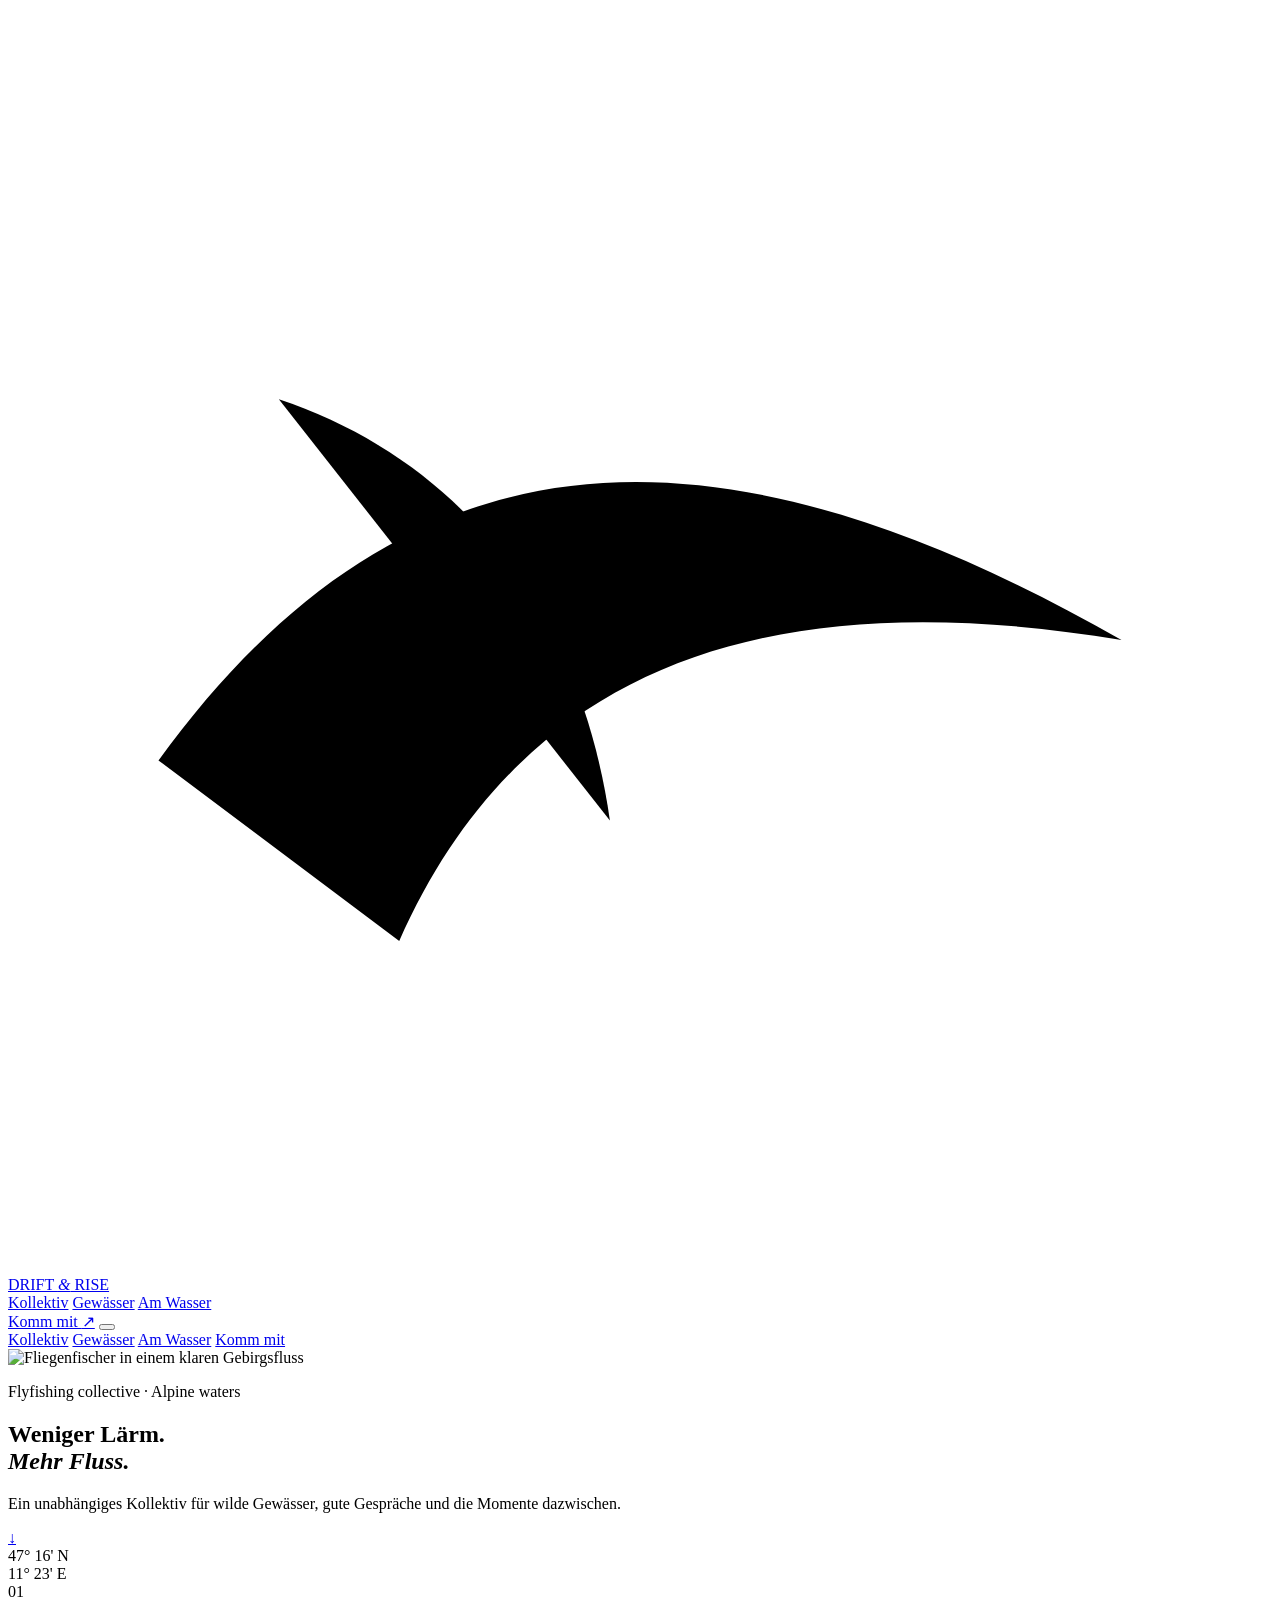
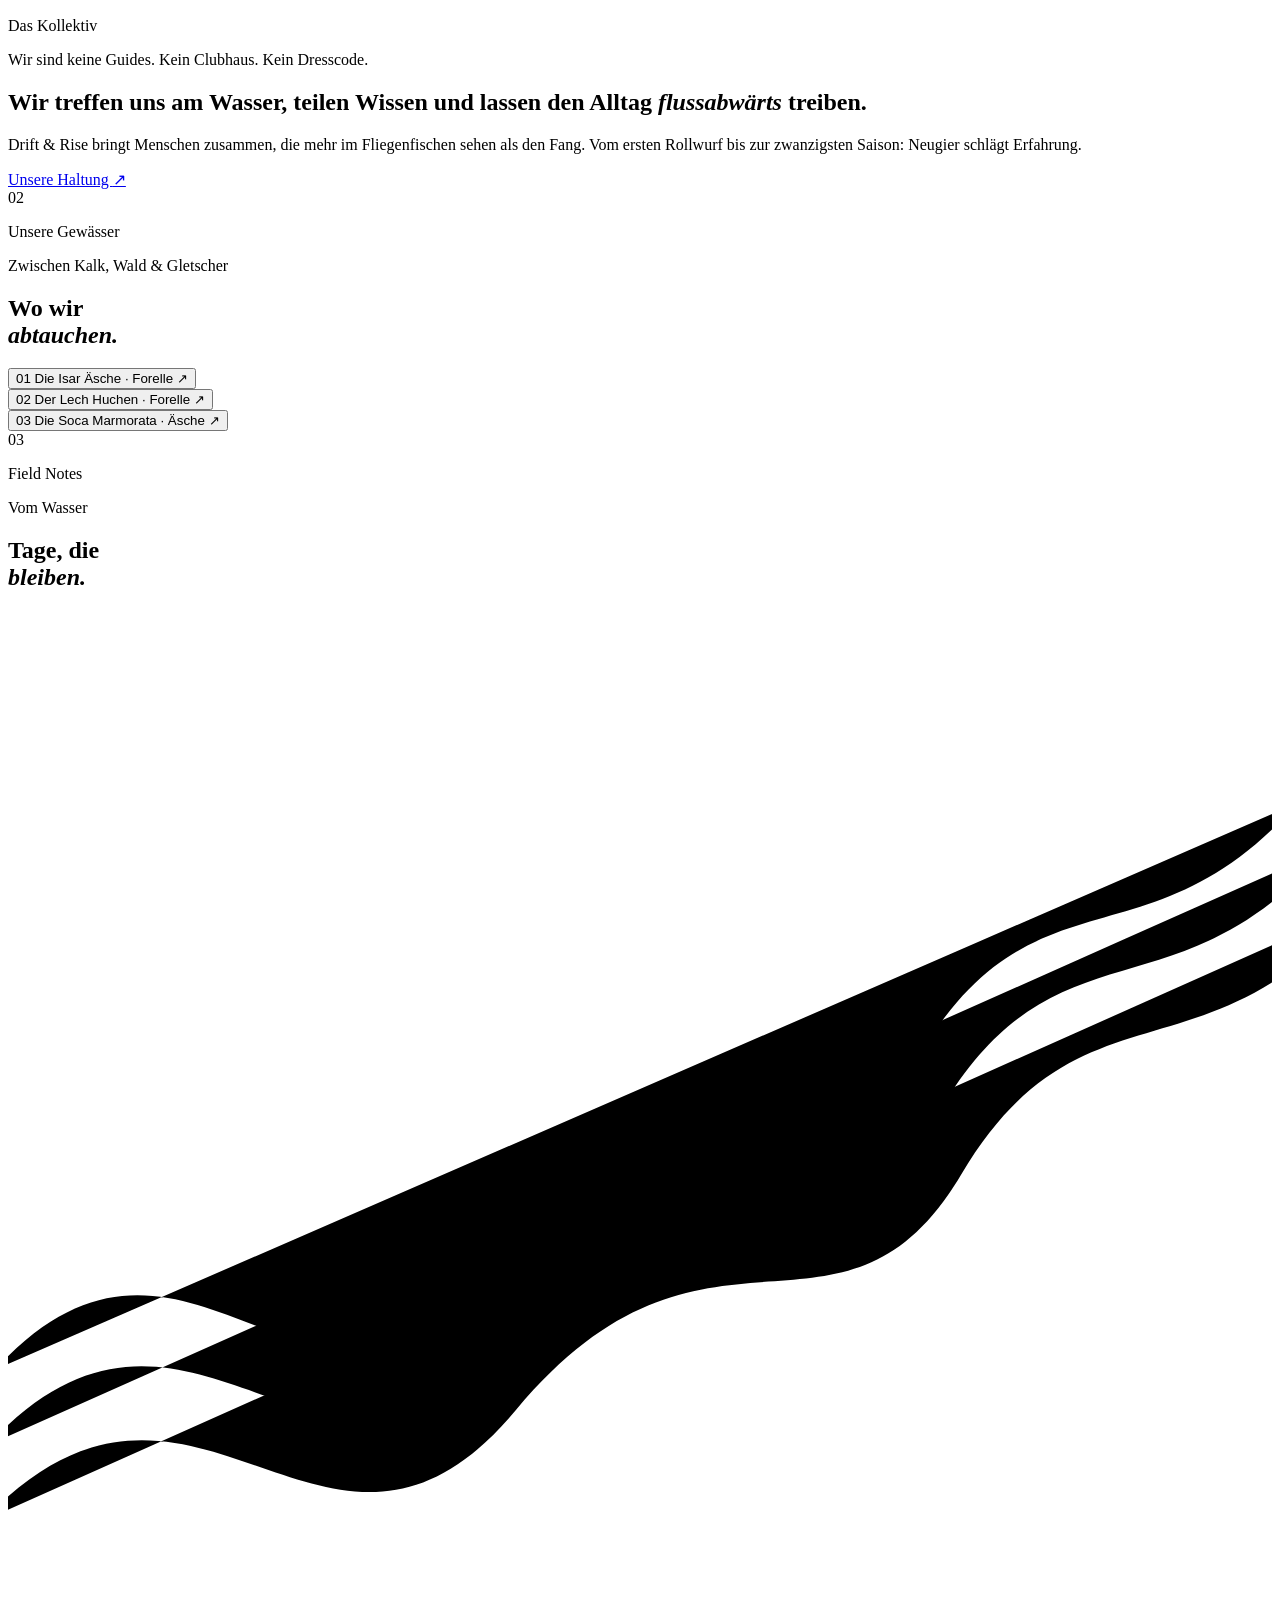
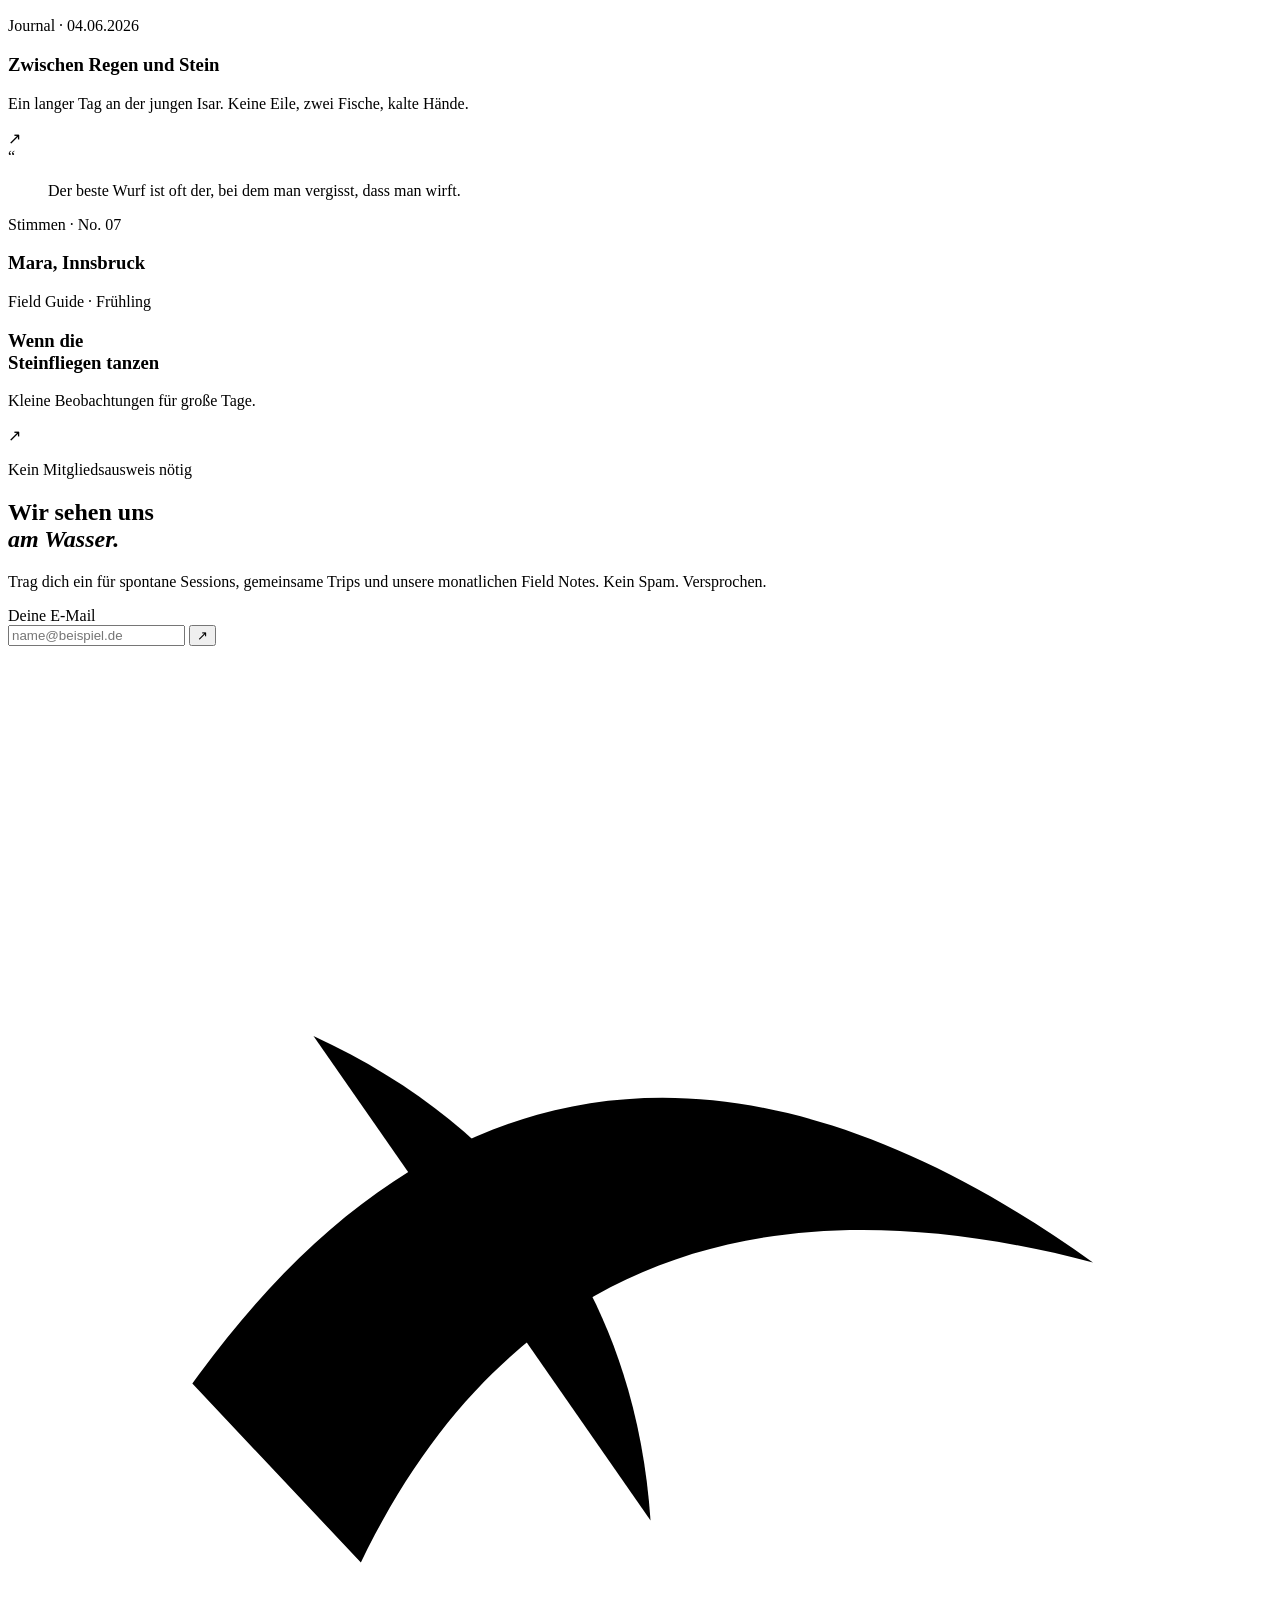
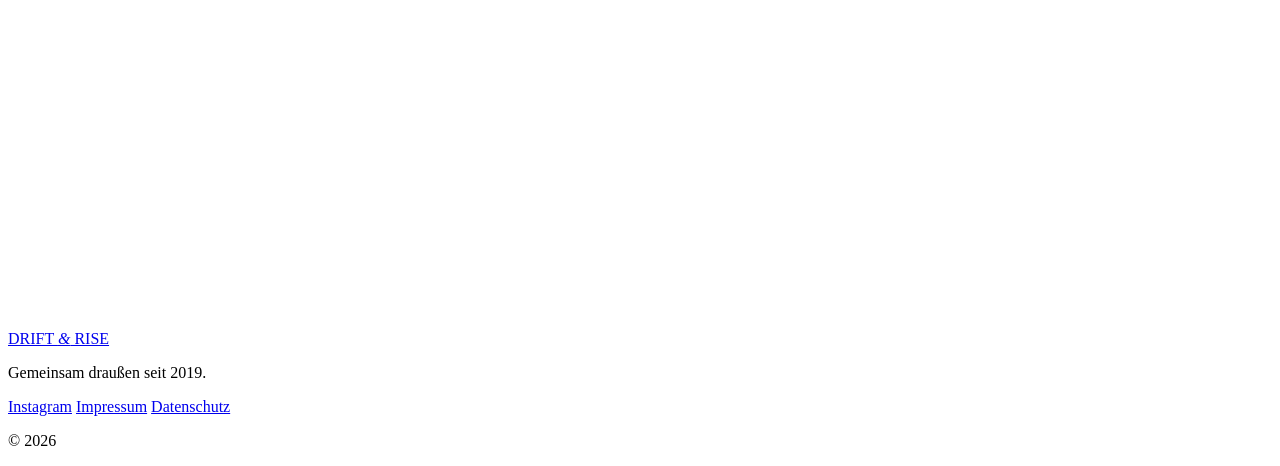
==== index.html @ a50440f6 "Add files via upload" ====
<!doctype html>
<html lang="de">
  <head>
    <meta charset="UTF-8" />
    <meta name="viewport" content="width=device-width, initial-scale=1.0" />
    <meta
      name="description"
      content="Drift & Rise ist ein unabhängiges Flyfishing-Kollektiv für gemeinsame Tage am Wasser, ehrlichen Austausch und wilde Flüsse."
    />
    <title>Drift & Rise — Flyfishing Kollektiv</title>
    <link rel="preconnect" href="https://fonts.googleapis.com" />
    <link rel="preconnect" href="https://fonts.gstatic.com" crossorigin />
    <link
      href="https://fonts.googleapis.com/css2?family=DM+Sans:wght@400;500;600&family=Instrument+Serif:ital@0;1&display=swap"
      rel="stylesheet"
    />
    <link rel="stylesheet" href="styles.css" />
  </head>
  <body>
    <div class="grain" aria-hidden="true"></div>

    <header class="site-header">
      <a class="brand" href="#top" aria-label="Drift & Rise Startseite">
        <svg viewBox="0 0 42 42" aria-hidden="true">
          <path d="M5 25c8-11 18-12 32-4-12-2-20 1-24 10" />
          <path d="M9 13c6 2 10 7 11 14" />
        </svg>
        <span>DRIFT <i>&</i> RISE</span>
      </a>

      <nav class="desktop-nav" aria-label="Hauptnavigation">
        <a href="#kollektiv">Kollektiv</a>
        <a href="#wasser">Gewässer</a>
        <a href="#tage">Am Wasser</a>
      </nav>

      <a class="header-cta" href="#beitreten">Komm mit <span>↗</span></a>
      <button class="menu-toggle" aria-label="Menü öffnen" aria-expanded="false">
        <span></span><span></span>
      </button>
    </header>

    <div class="mobile-menu" aria-hidden="true">
      <nav>
        <a href="#kollektiv">Kollektiv</a>
        <a href="#wasser">Gewässer</a>
        <a href="#tage">Am Wasser</a>
        <a href="#beitreten">Komm mit</a>
      </nav>
    </div>

    <main id="top">
      <section class="hero">
        <img
          class="hero-image"
          src="assets/river-hero.png"
          alt="Fliegenfischer in einem klaren Gebirgsfluss"
        />
        <div class="hero-shade"></div>
        <div class="hero-copy">
          <p class="eyebrow light">Flyfishing collective · Alpine waters</p>
          <h1>Weniger Lärm.<br /><em>Mehr Fluss.</em></h1>
          <div class="hero-bottom">
            <p>
              Ein unabhängiges Kollektiv für wilde Gewässer, gute Gespräche und
              die Momente dazwischen.
            </p>
            <a class="circle-link" href="#kollektiv" aria-label="Mehr erfahren">↓</a>
          </div>
        </div>
        <div class="hero-index">47° 16' N<br />11° 23' E</div>
      </section>

      <section class="manifesto section" id="kollektiv">
        <div class="section-label">
          <span>01</span>
          <p>Das Kollektiv</p>
        </div>
        <div class="manifesto-copy reveal">
          <p class="kicker">Wir sind keine Guides. Kein Clubhaus. Kein Dresscode.</p>
          <h2>
            Wir treffen uns am Wasser, teilen Wissen und lassen den Alltag
            <em>flussabwärts</em> treiben.
          </h2>
          <div class="manifesto-meta">
            <p>
              Drift & Rise bringt Menschen zusammen, die mehr im Fliegenfischen
              sehen als den Fang. Vom ersten Rollwurf bis zur zwanzigsten Saison:
              Neugier schlägt Erfahrung.
            </p>
            <a class="text-link" href="#beitreten">Unsere Haltung <span>↗</span></a>
          </div>
        </div>
      </section>

      <section class="waters section" id="wasser">
        <div class="section-label light-label">
          <span>02</span>
          <p>Unsere Gewässer</p>
        </div>
        <div class="waters-content">
          <p class="eyebrow light">Zwischen Kalk, Wald & Gletscher</p>
          <h2>Wo wir<br /><em>abtauchen.</em></h2>
          <div class="river-list">
            <article class="river active">
              <button>
                <span class="river-number">01</span>
                <span class="river-name">Die Isar</span>
                <span class="river-type">Äsche · Forelle</span>
                <span class="river-icon">↗</span>
              </button>
            </article>
            <article class="river">
              <button>
                <span class="river-number">02</span>
                <span class="river-name">Der Lech</span>
                <span class="river-type">Huchen · Forelle</span>
                <span class="river-icon">↗</span>
              </button>
            </article>
            <article class="river">
              <button>
                <span class="river-number">03</span>
                <span class="river-name">Die Soca</span>
                <span class="river-type">Marmorata · Äsche</span>
                <span class="river-icon">↗</span>
              </button>
            </article>
          </div>
        </div>
      </section>

      <section class="field-notes section" id="tage">
        <div class="section-label">
          <span>03</span>
          <p>Field Notes</p>
        </div>
        <div class="notes-heading reveal">
          <p class="eyebrow">Vom Wasser</p>
          <h2>Tage, die<br /><em>bleiben.</em></h2>
        </div>
        <div class="notes-grid">
          <article class="note-card note-dark reveal">
            <div class="note-art topo-art" aria-hidden="true">
              <svg viewBox="0 0 500 390">
                <path d="M-5 300C72 216 121 348 192 263s124-13 169-88 91-33 149-99" />
                <path d="M-8 330c81-87 132 45 205-42s126-14 172-91 93-34 153-103" />
                <path d="M-10 360c84-89 136 46 211-44s129-14 176-93 96-35 157-106" />
                <circle cx="357" cy="174" r="7" />
              </svg>
            </div>
            <div class="note-content">
              <p class="note-tag">Journal · 04.06.2026</p>
              <h3>Zwischen Regen und Stein</h3>
              <p>Ein langer Tag an der jungen Isar. Keine Eile, zwei Fische, kalte Hände.</p>
            </div>
            <span class="note-arrow">↗</span>
          </article>

          <article class="note-card note-light reveal">
            <div class="quote-mark">“</div>
            <blockquote>
              Der beste Wurf ist oft der, bei dem man vergisst, dass man wirft.
            </blockquote>
            <div class="note-content">
              <p class="note-tag">Stimmen · No. 07</p>
              <h3>Mara, Innsbruck</h3>
            </div>
          </article>

          <article class="note-card note-rust reveal">
            <div class="hatch-lines" aria-hidden="true"></div>
            <div class="note-content">
              <p class="note-tag">Field Guide · Frühling</p>
              <h3>Wenn die<br />Steinfliegen tanzen</h3>
              <p>Kleine Beobachtungen für große Tage.</p>
            </div>
            <span class="note-arrow">↗</span>
          </article>
        </div>
      </section>

      <section class="join" id="beitreten">
        <div class="join-copy reveal">
          <p class="eyebrow light">Kein Mitgliedsausweis nötig</p>
          <h2>Wir sehen uns<br /><em>am Wasser.</em></h2>
          <p>
            Trag dich ein für spontane Sessions, gemeinsame Trips und unsere
            monatlichen Field Notes. Kein Spam. Versprochen.
          </p>
        </div>
        <form class="join-form">
          <label for="email">Deine E-Mail</label>
          <div class="input-row">
            <input id="email" type="email" placeholder="name@beispiel.de" required />
            <button type="submit" aria-label="Anmelden">↗</button>
          </div>
          <p class="form-status" role="status"></p>
        </form>
        <div class="join-mark" aria-hidden="true">
          <svg viewBox="0 0 240 240">
            <path d="M35 137c46-64 104-71 171-23-65-17-112 1-139 57" />
            <path d="M58 71c37 17 61 48 64 92" />
          </svg>
        </div>
      </section>
    </main>

    <footer>
      <a class="brand footer-brand" href="#top">
        <span>DRIFT <i>&</i> RISE</span>
      </a>
      <p>Gemeinsam draußen seit 2019.</p>
      <div>
        <a href="#">Instagram</a>
        <a href="#">Impressum</a>
        <a href="#">Datenschutz</a>
      </div>
      <p>© 2026</p>
    </footer>

    <script src="script.js"></script>
  </body>
</html>
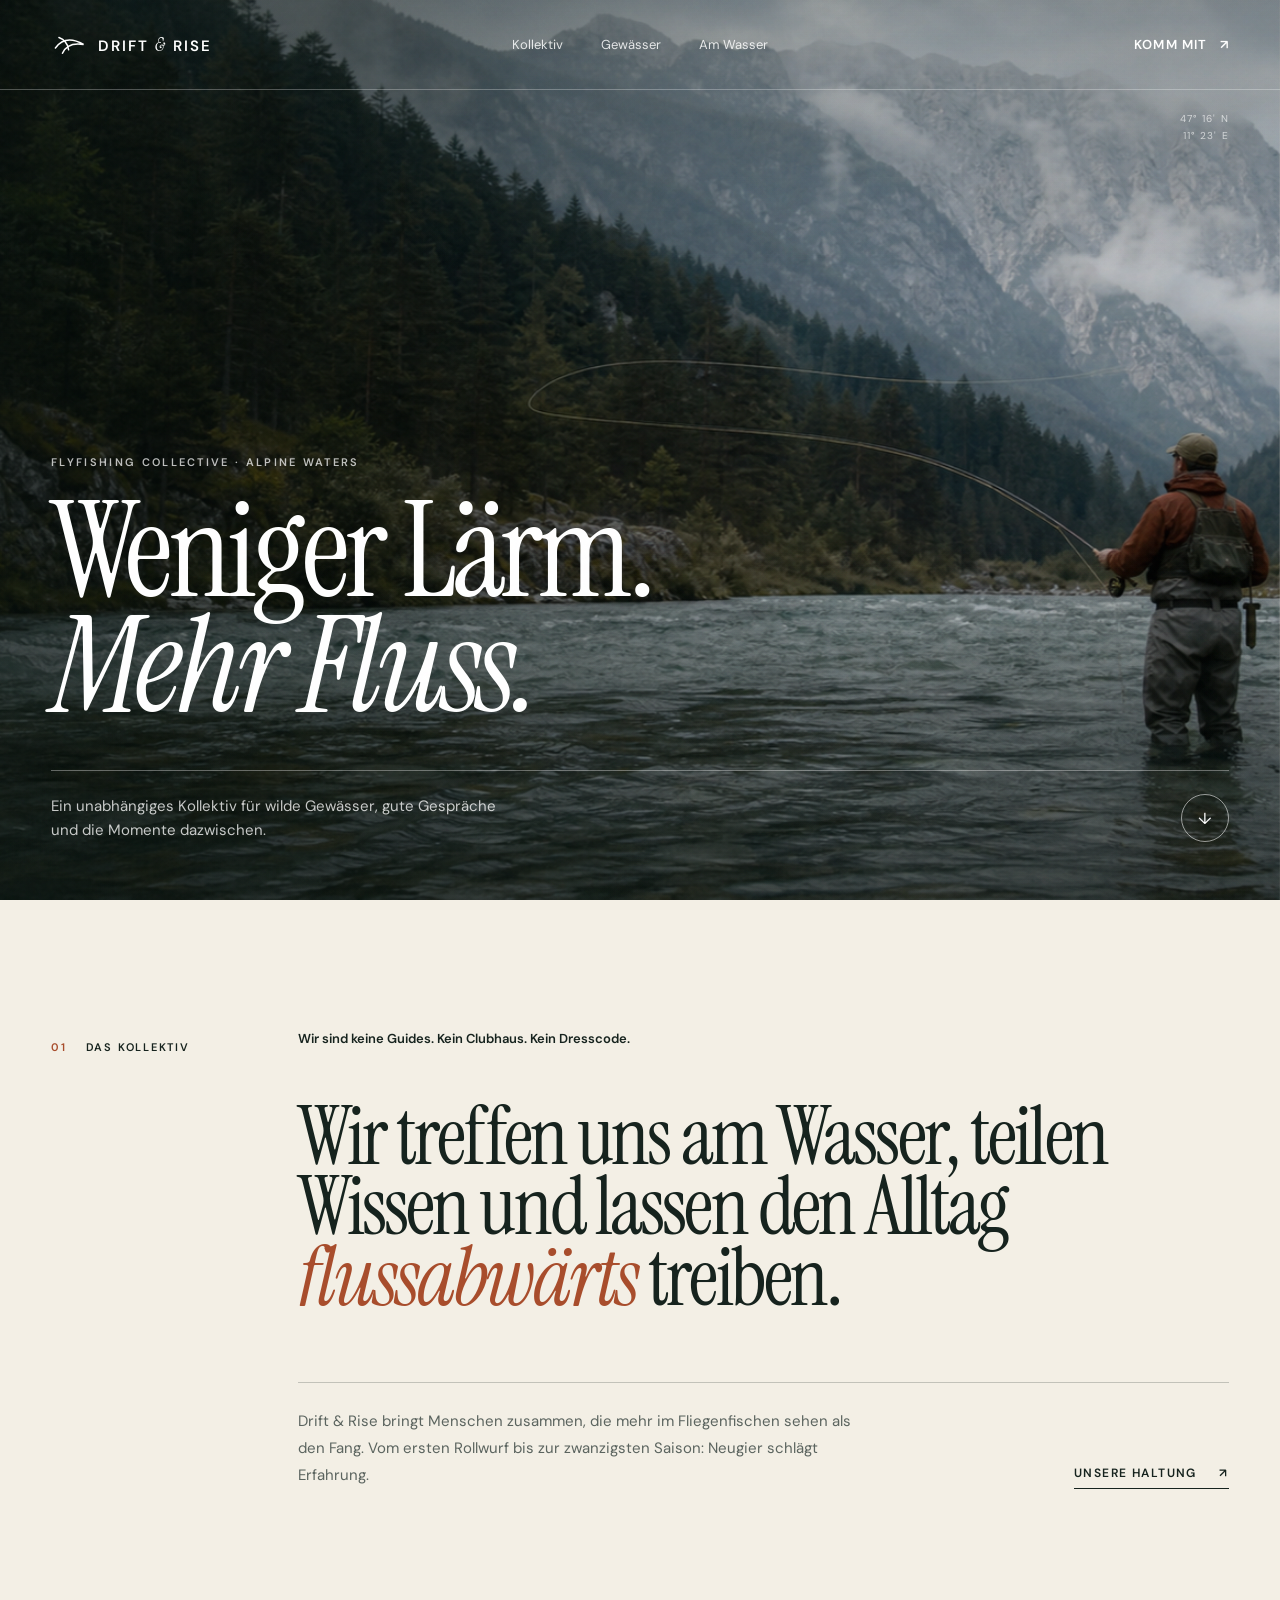
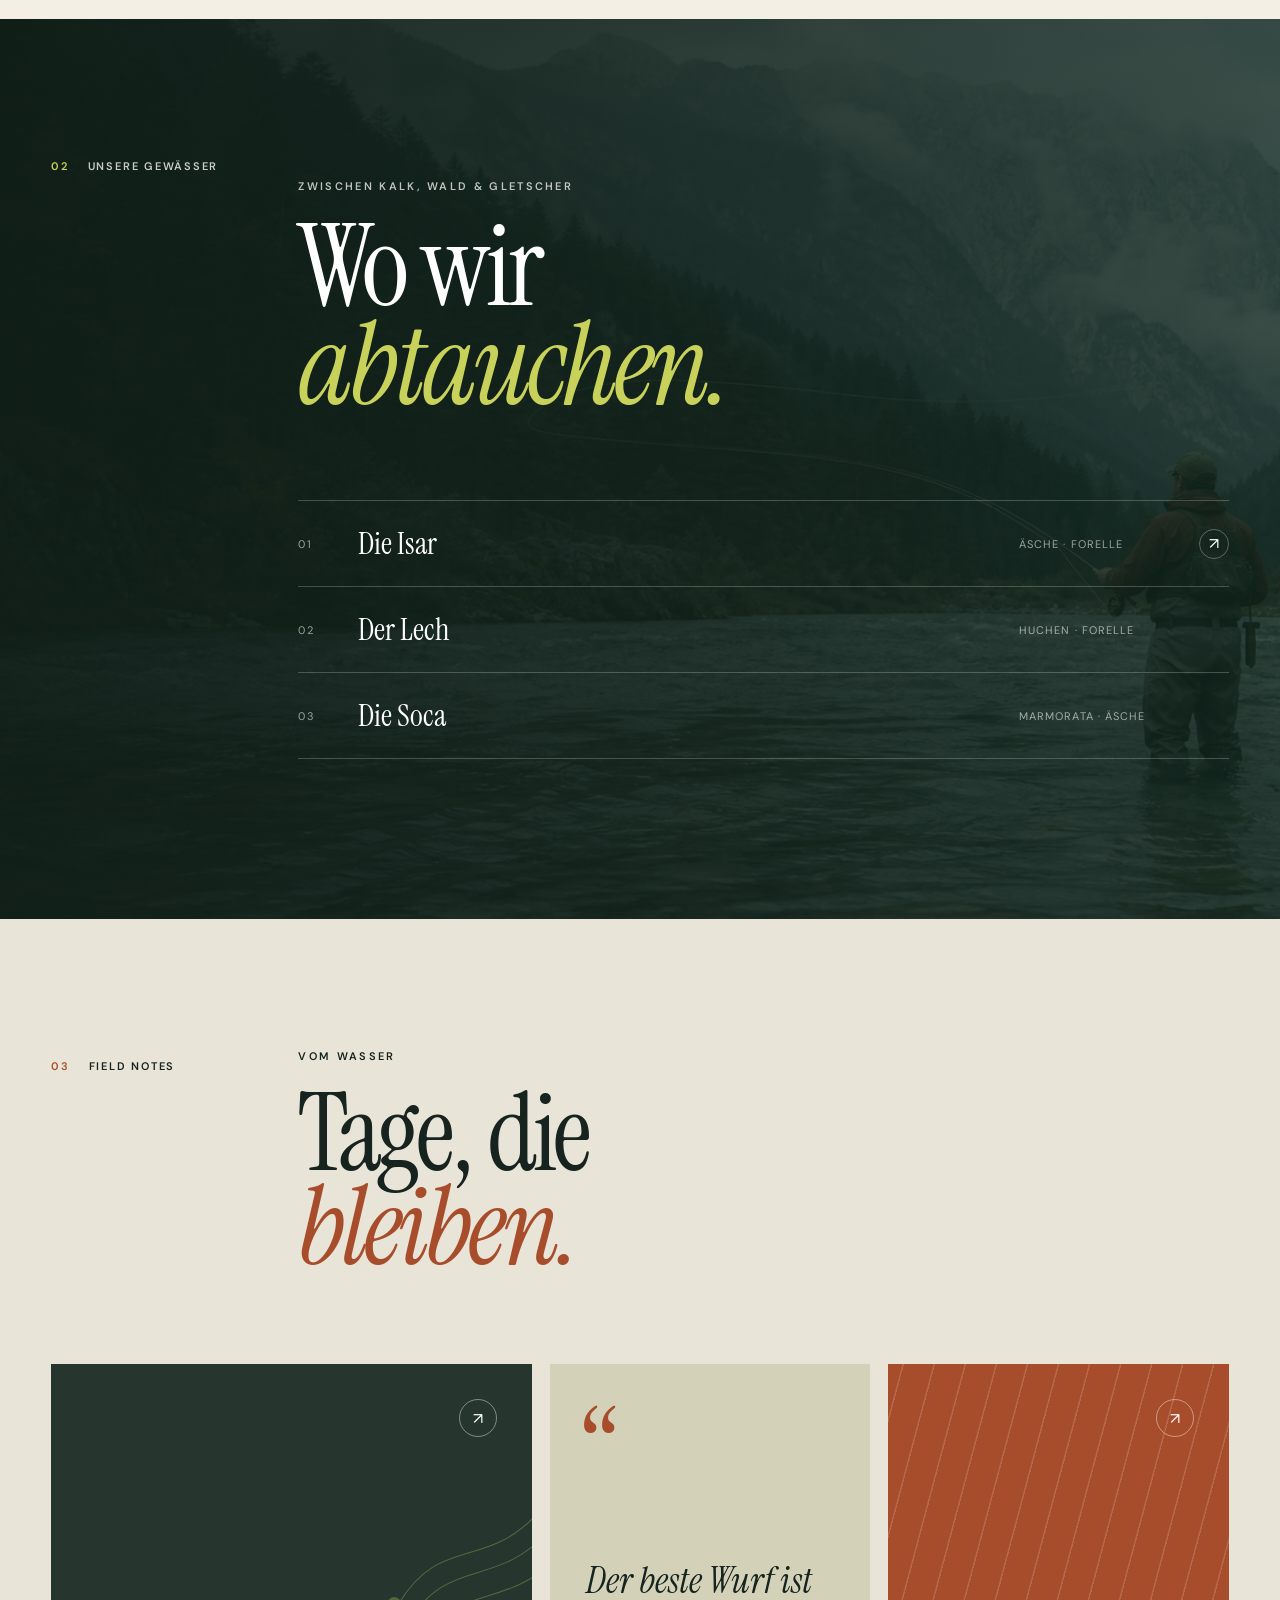
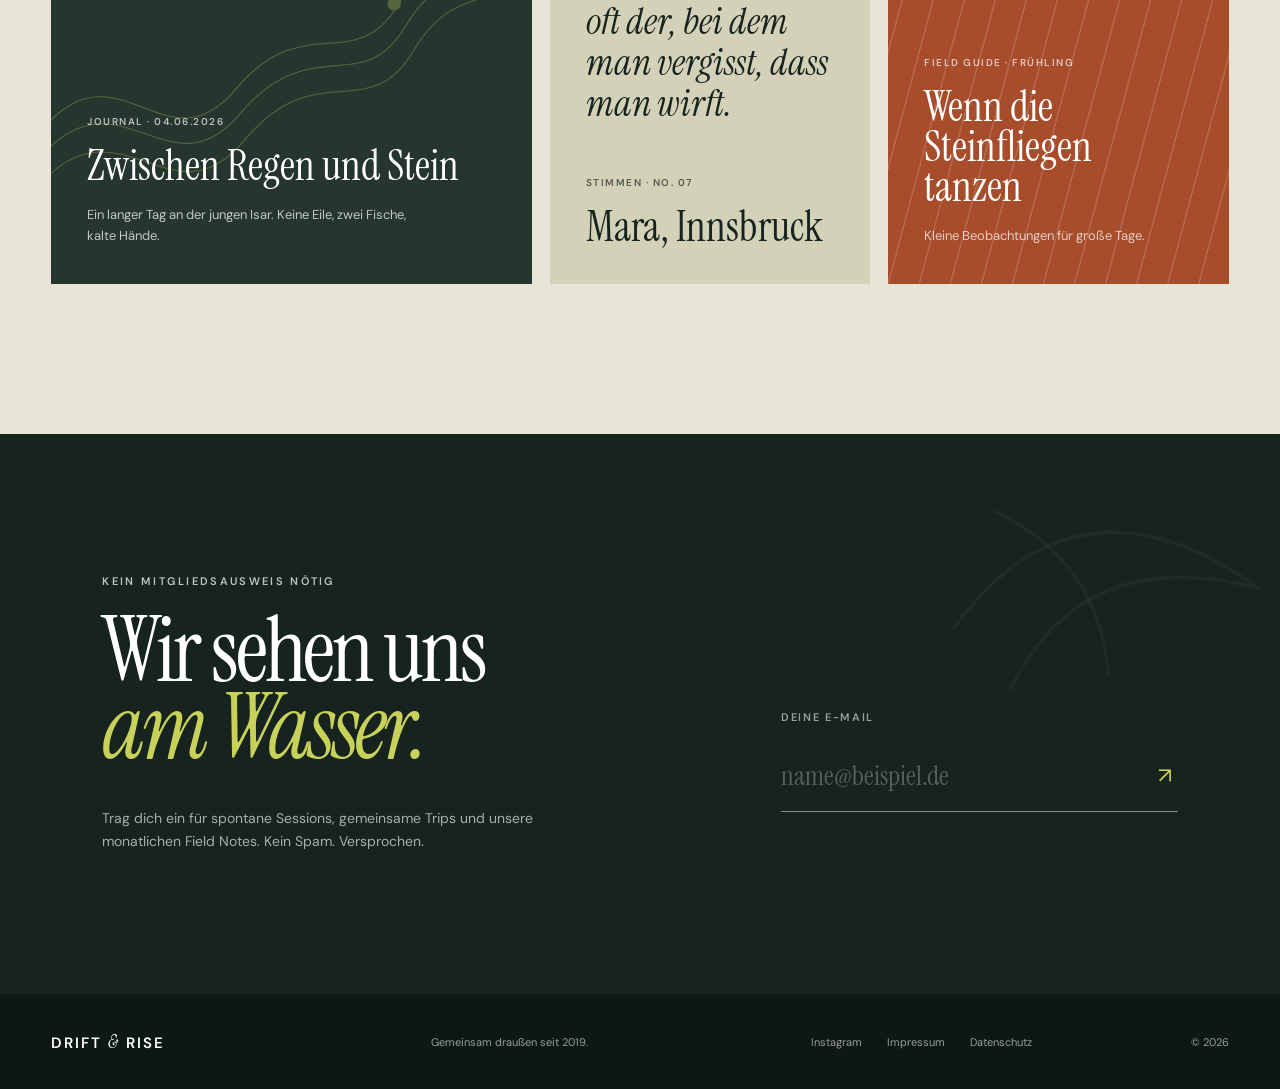
==== commit ae82c60b: "Add files via upload" ====
--- a/index.html
+++ b/index.html
@@ -213,8 +213,8 @@
       <p>Gemeinsam draußen seit 2019.</p>
       <div>
         <a href="#">Instagram</a>
-        <a href="#">Impressum</a>
-        <a href="#">Datenschutz</a>
+        <a href="impressum.html">Impressum</a>
+        <a href="datenschutz.html">Datenschutz</a>
       </div>
       <p>© 2026</p>
     </footer>
--- a/styles.css
+++ b/styles.css
@@ -0,0 +1,1025 @@
+:root {
+  --ink: #16231e;
+  --ink-soft: #26362f;
+  --paper: #e9e4d8;
+  --paper-light: #f3efe5;
+  --rust: #a84d2c;
+  --lime: #c8d25a;
+  --line: rgba(22, 35, 30, 0.22);
+  --serif: "Instrument Serif", Georgia, serif;
+  --sans: "DM Sans", Arial, sans-serif;
+}
+
+* {
+  box-sizing: border-box;
+}
+
+html {
+  scroll-behavior: smooth;
+}
+
+body {
+  margin: 0;
+  color: var(--ink);
+  background: var(--paper);
+  font-family: var(--sans);
+  font-size: 16px;
+}
+
+body.menu-open {
+  overflow: hidden;
+}
+
+a {
+  color: inherit;
+  text-decoration: none;
+}
+
+button,
+input {
+  font: inherit;
+}
+
+.grain {
+  position: fixed;
+  inset: 0;
+  z-index: 100;
+  opacity: 0.035;
+  pointer-events: none;
+  background-image: url("data:image/svg+xml,%3Csvg viewBox='0 0 180 180' xmlns='http://www.w3.org/2000/svg'%3E%3Cfilter id='n'%3E%3CfeTurbulence type='fractalNoise' baseFrequency='.9' numOctaves='4' stitchTiles='stitch'/%3E%3C/filter%3E%3Crect width='100%25' height='100%25' filter='url(%23n)' opacity='.75'/%3E%3C/svg%3E");
+}
+
+.site-header {
+  position: absolute;
+  z-index: 20;
+  top: 0;
+  left: 0;
+  width: 100%;
+  display: grid;
+  grid-template-columns: 1fr auto 1fr;
+  align-items: center;
+  padding: 26px 4vw;
+  color: #fff;
+  border-bottom: 1px solid rgba(255, 255, 255, 0.28);
+}
+
+.brand {
+  display: flex;
+  align-items: center;
+  gap: 10px;
+  width: max-content;
+  font-size: 15px;
+  font-weight: 600;
+  letter-spacing: 0.13em;
+}
+
+.brand svg {
+  width: 37px;
+  height: 37px;
+  fill: none;
+  stroke: currentColor;
+  stroke-width: 1.7;
+  stroke-linecap: round;
+}
+
+.brand i {
+  font-family: var(--serif);
+  font-size: 19px;
+  font-weight: 400;
+}
+
+.desktop-nav {
+  display: flex;
+  gap: 38px;
+  font-size: 13px;
+}
+
+.desktop-nav a {
+  position: relative;
+  opacity: 0.84;
+}
+
+.desktop-nav a::after {
+  content: "";
+  position: absolute;
+  bottom: -5px;
+  left: 0;
+  width: 100%;
+  height: 1px;
+  background: #fff;
+  transform: scaleX(0);
+  transform-origin: right;
+  transition: transform 0.25s ease;
+}
+
+.desktop-nav a:hover::after {
+  transform: scaleX(1);
+  transform-origin: left;
+}
+
+.header-cta {
+  justify-self: end;
+  font-size: 13px;
+  font-weight: 600;
+  text-transform: uppercase;
+  letter-spacing: 0.08em;
+}
+
+.header-cta span {
+  margin-left: 9px;
+}
+
+.menu-toggle,
+.mobile-menu {
+  display: none;
+}
+
+.hero {
+  position: relative;
+  min-height: 780px;
+  height: 100vh;
+  color: #fff;
+  overflow: hidden;
+}
+
+.hero-image,
+.hero-shade {
+  position: absolute;
+  inset: 0;
+  width: 100%;
+  height: 100%;
+}
+
+.hero-image {
+  object-fit: cover;
+  object-position: center;
+  transform: scale(1.025);
+  animation: settle 1.8s cubic-bezier(0.2, 0.8, 0.2, 1) forwards;
+}
+
+@keyframes settle {
+  to {
+    transform: scale(1);
+  }
+}
+
+.hero-shade {
+  background:
+    linear-gradient(90deg, rgba(8, 18, 15, 0.6) 0%, rgba(8, 18, 15, 0.05) 65%),
+    linear-gradient(0deg, rgba(8, 18, 15, 0.55) 0%, transparent 40%),
+    linear-gradient(180deg, rgba(8, 18, 15, 0.3) 0%, transparent 30%);
+}
+
+.hero-copy {
+  position: relative;
+  z-index: 2;
+  height: 100%;
+  display: flex;
+  flex-direction: column;
+  justify-content: flex-end;
+  padding: 150px 4vw 58px;
+}
+
+.eyebrow {
+  margin: 0 0 24px;
+  font-size: 11px;
+  font-weight: 600;
+  text-transform: uppercase;
+  letter-spacing: 0.21em;
+}
+
+.light {
+  color: rgba(255, 255, 255, 0.73);
+}
+
+.hero h1,
+.manifesto h2,
+.waters h2,
+.notes-heading h2,
+.join h2 {
+  margin: 0;
+  font-family: var(--serif);
+  font-weight: 400;
+  line-height: 0.86;
+  letter-spacing: -0.035em;
+}
+
+.hero h1 {
+  max-width: 950px;
+  font-size: clamp(76px, 10.5vw, 164px);
+}
+
+em {
+  font-weight: 400;
+}
+
+.hero-bottom {
+  display: flex;
+  align-items: flex-end;
+  justify-content: space-between;
+  margin-top: 46px;
+  border-top: 1px solid rgba(255, 255, 255, 0.35);
+  padding-top: 23px;
+}
+
+.hero-bottom p {
+  max-width: 470px;
+  margin: 0;
+  font-size: 15px;
+  line-height: 1.6;
+  color: rgba(255, 255, 255, 0.77);
+}
+
+.circle-link {
+  display: grid;
+  width: 48px;
+  height: 48px;
+  place-items: center;
+  border: 1px solid rgba(255, 255, 255, 0.55);
+  border-radius: 50%;
+  transition: background 0.2s, color 0.2s;
+}
+
+.circle-link:hover {
+  color: var(--ink);
+  background: #fff;
+}
+
+.hero-index {
+  position: absolute;
+  z-index: 3;
+  right: 4vw;
+  top: 110px;
+  color: rgba(255, 255, 255, 0.66);
+  font-size: 10px;
+  line-height: 1.7;
+  letter-spacing: 0.12em;
+  text-align: right;
+}
+
+.section {
+  display: grid;
+  grid-template-columns: 21% 1fr;
+  padding: 130px 4vw;
+}
+
+.section-label {
+  display: flex;
+  align-items: flex-start;
+  gap: 19px;
+  padding-top: 10px;
+  font-size: 11px;
+  font-weight: 600;
+  text-transform: uppercase;
+  letter-spacing: 0.16em;
+}
+
+.section-label span {
+  color: var(--rust);
+}
+
+.section-label p {
+  margin: 0;
+}
+
+.manifesto {
+  background: var(--paper-light);
+}
+
+.manifesto-copy {
+  max-width: 1060px;
+}
+
+.kicker {
+  margin: 0 0 54px;
+  font-size: 13px;
+  font-weight: 600;
+}
+
+.manifesto h2 {
+  font-size: clamp(55px, 6.4vw, 102px);
+}
+
+.manifesto h2 em {
+  color: var(--rust);
+}
+
+.manifesto-meta {
+  display: flex;
+  align-items: flex-end;
+  justify-content: space-between;
+  margin-top: 70px;
+  padding-top: 25px;
+  border-top: 1px solid var(--line);
+}
+
+.manifesto-meta p {
+  max-width: 560px;
+  margin: 0;
+  color: #5b645f;
+  font-size: 15px;
+  line-height: 1.8;
+}
+
+.text-link {
+  padding-bottom: 7px;
+  border-bottom: 1px solid currentColor;
+  font-size: 12px;
+  font-weight: 600;
+  text-transform: uppercase;
+  letter-spacing: 0.12em;
+}
+
+.text-link span {
+  margin-left: 18px;
+}
+
+.waters {
+  min-height: 900px;
+  color: #fff;
+  background:
+    linear-gradient(90deg, rgba(17, 31, 25, 0.96), rgba(18, 41, 32, 0.78)),
+    url("assets/river-hero.png") center / cover;
+}
+
+.light-label {
+  color: rgba(255, 255, 255, 0.77);
+}
+
+.light-label span {
+  color: var(--lime);
+}
+
+.waters-content {
+  align-self: center;
+}
+
+.waters h2 {
+  font-size: clamp(72px, 9vw, 140px);
+}
+
+.waters h2 em {
+  color: var(--lime);
+}
+
+.river-list {
+  margin-top: 85px;
+}
+
+.river {
+  border-top: 1px solid rgba(255, 255, 255, 0.22);
+}
+
+.river:last-child {
+  border-bottom: 1px solid rgba(255, 255, 255, 0.22);
+}
+
+.river button {
+  width: 100%;
+  display: grid;
+  grid-template-columns: 60px 1fr 180px 30px;
+  align-items: center;
+  padding: 22px 0;
+  color: inherit;
+  background: transparent;
+  border: 0;
+  text-align: left;
+  cursor: pointer;
+}
+
+.river-name {
+  font-family: var(--serif);
+  font-size: 31px;
+}
+
+.river-number,
+.river-type {
+  color: rgba(255, 255, 255, 0.58);
+  font-size: 11px;
+  letter-spacing: 0.1em;
+  text-transform: uppercase;
+}
+
+.river-icon {
+  display: grid;
+  width: 30px;
+  height: 30px;
+  place-items: center;
+  border: 1px solid rgba(255, 255, 255, 0.3);
+  border-radius: 50%;
+  opacity: 0;
+  transform: translate(-7px, 7px);
+  transition: 0.25s ease;
+}
+
+.river:hover .river-icon,
+.river.active .river-icon {
+  opacity: 1;
+  transform: translate(0);
+}
+
+.river:hover .river-name {
+  font-style: italic;
+  color: var(--lime);
+}
+
+.field-notes {
+  background: var(--paper);
+  padding-bottom: 150px;
+}
+
+.notes-heading h2 {
+  font-size: clamp(72px, 8.5vw, 132px);
+}
+
+.notes-heading h2 em {
+  color: var(--rust);
+}
+
+.notes-grid {
+  grid-column: 1 / -1;
+  display: grid;
+  grid-template-columns: 1.2fr 0.8fr 0.85fr;
+  gap: 18px;
+  margin-top: 90px;
+}
+
+.note-card {
+  position: relative;
+  min-height: 520px;
+  overflow: hidden;
+  padding: 36px;
+}
+
+.note-content {
+  position: absolute;
+  z-index: 2;
+  right: 36px;
+  bottom: 38px;
+  left: 36px;
+}
+
+.note-tag {
+  margin: 0 0 18px;
+  font-size: 10px;
+  font-weight: 600;
+  text-transform: uppercase;
+  letter-spacing: 0.15em;
+  opacity: 0.68;
+}
+
+.note-card h3 {
+  margin: 0;
+  font-family: var(--serif);
+  font-size: 42px;
+  font-weight: 400;
+  line-height: 0.95;
+}
+
+.note-content > p:last-child {
+  max-width: 330px;
+  margin: 19px 0 0;
+  font-size: 13px;
+  line-height: 1.6;
+  opacity: 0.72;
+}
+
+.note-dark {
+  color: #fff;
+  background: var(--ink-soft);
+}
+
+.note-light {
+  background: #d3d2b8;
+}
+
+.note-rust {
+  color: #fff;
+  background: var(--rust);
+}
+
+.note-arrow {
+  position: absolute;
+  top: 35px;
+  right: 35px;
+  z-index: 3;
+  display: grid;
+  width: 38px;
+  height: 38px;
+  place-items: center;
+  border: 1px solid rgba(255, 255, 255, 0.42);
+  border-radius: 50%;
+}
+
+.topo-art {
+  position: absolute;
+  inset: 0;
+  opacity: 0.3;
+}
+
+.topo-art svg {
+  width: 100%;
+  height: 100%;
+  fill: none;
+  stroke: var(--lime);
+  stroke-width: 1.1;
+}
+
+.topo-art circle {
+  fill: var(--lime);
+  stroke: none;
+}
+
+.quote-mark {
+  font-family: var(--serif);
+  font-size: 120px;
+  line-height: 1;
+  color: var(--rust);
+}
+
+blockquote {
+  margin: 40px 0 0;
+  font-family: var(--serif);
+  font-size: 37px;
+  font-style: italic;
+  line-height: 1.1;
+}
+
+.hatch-lines {
+  position: absolute;
+  inset: -10%;
+  opacity: 0.15;
+  background: repeating-linear-gradient(
+    112deg,
+    transparent 0,
+    transparent 28px,
+    #fff 29px,
+    #fff 30px
+  );
+  transform: rotate(-7deg);
+}
+
+.join {
+  position: relative;
+  display: grid;
+  grid-template-columns: 1fr 0.72fr;
+  gap: 10vw;
+  overflow: hidden;
+  padding: 140px 8vw;
+  color: #fff;
+  background: var(--ink);
+}
+
+.join-copy,
+.join-form {
+  position: relative;
+  z-index: 2;
+}
+
+.join h2 {
+  font-size: clamp(65px, 7vw, 110px);
+}
+
+.join h2 em {
+  color: var(--lime);
+}
+
+.join-copy > p:last-child {
+  max-width: 500px;
+  margin: 40px 0 0;
+  color: rgba(255, 255, 255, 0.63);
+  font-size: 14px;
+  line-height: 1.7;
+}
+
+.join-form {
+  align-self: end;
+  padding-bottom: 7px;
+}
+
+.join-form label {
+  display: block;
+  margin-bottom: 16px;
+  color: rgba(255, 255, 255, 0.57);
+  font-size: 11px;
+  font-weight: 600;
+  text-transform: uppercase;
+  letter-spacing: 0.15em;
+}
+
+.input-row {
+  display: flex;
+  border-bottom: 1px solid rgba(255, 255, 255, 0.48);
+}
+
+.input-row input {
+  width: 100%;
+  padding: 18px 0;
+  color: #fff;
+  background: transparent;
+  border: 0;
+  outline: none;
+  font-family: var(--serif);
+  font-size: 27px;
+}
+
+.input-row input::placeholder {
+  color: rgba(255, 255, 255, 0.28);
+}
+
+.input-row button {
+  color: var(--lime);
+  background: none;
+  border: 0;
+  font-size: 22px;
+  cursor: pointer;
+}
+
+.form-status {
+  min-height: 20px;
+  margin: 15px 0 0;
+  color: var(--lime);
+  font-size: 12px;
+}
+
+.join-mark {
+  position: absolute;
+  right: -40px;
+  top: -50px;
+  width: 430px;
+  color: rgba(255, 255, 255, 0.035);
+}
+
+.join-mark svg {
+  fill: none;
+  stroke: currentColor;
+  stroke-width: 2;
+}
+
+footer {
+  display: grid;
+  grid-template-columns: 1fr 1fr 1fr auto;
+  align-items: center;
+  gap: 30px;
+  padding: 35px 4vw;
+  color: rgba(255, 255, 255, 0.58);
+  background: #0d1713;
+  font-size: 11px;
+}
+
+.footer-brand {
+  color: #fff;
+}
+
+footer p {
+  margin: 0;
+}
+
+footer div {
+  display: flex;
+  gap: 25px;
+}
+
+.legal-page {
+  background: var(--paper-light);
+}
+
+.legal-page .site-header {
+  position: relative;
+  color: var(--ink);
+  background: var(--paper-light);
+  border-color: var(--line);
+}
+
+.legal-page .desktop-nav a::after {
+  background: var(--ink);
+}
+
+.legal-page .menu-toggle span {
+  background: var(--ink);
+}
+
+.legal-page.menu-open .menu-toggle span {
+  background: #fff;
+}
+
+.legal-main {
+  min-height: 70vh;
+  padding: 110px 4vw 150px;
+}
+
+.legal-heading {
+  display: grid;
+  grid-template-columns: 21% 1fr;
+  padding-bottom: 80px;
+  border-bottom: 1px solid var(--line);
+}
+
+.legal-heading h1 {
+  max-width: 1000px;
+  margin: 0;
+  font-family: var(--serif);
+  font-size: clamp(76px, 10vw, 155px);
+  font-weight: 400;
+  line-height: 0.87;
+  letter-spacing: -0.04em;
+}
+
+.legal-heading h1 em {
+  color: var(--rust);
+}
+
+.legal-layout {
+  display: grid;
+  grid-template-columns: 21% minmax(0, 760px);
+  padding-top: 85px;
+}
+
+.legal-aside {
+  color: #69716d;
+  font-size: 11px;
+  line-height: 1.7;
+  text-transform: uppercase;
+  letter-spacing: 0.12em;
+}
+
+.legal-aside p {
+  margin: 0;
+}
+
+.legal-content section {
+  padding: 0 0 48px;
+  margin-bottom: 48px;
+  border-bottom: 1px solid var(--line);
+}
+
+.legal-content section:last-child {
+  margin-bottom: 0;
+}
+
+.legal-content h2 {
+  margin: 0 0 24px;
+  font-family: var(--serif);
+  font-size: clamp(34px, 4vw, 52px);
+  font-weight: 400;
+  line-height: 1;
+}
+
+.legal-content h3 {
+  margin: 30px 0 10px;
+  font-size: 13px;
+  text-transform: uppercase;
+  letter-spacing: 0.1em;
+}
+
+.legal-content p,
+.legal-content li {
+  color: #505a55;
+  font-size: 15px;
+  line-height: 1.8;
+}
+
+.legal-content p {
+  margin: 0 0 16px;
+}
+
+.legal-content ul {
+  padding-left: 20px;
+}
+
+.legal-content a {
+  border-bottom: 1px solid currentColor;
+}
+
+.legal-placeholder {
+  padding: 24px;
+  color: var(--ink);
+  background: #ded8ca;
+  border-left: 3px solid var(--rust);
+}
+
+.legal-placeholder strong {
+  display: block;
+  margin-bottom: 8px;
+  font-size: 11px;
+  text-transform: uppercase;
+  letter-spacing: 0.12em;
+}
+
+.legal-back {
+  display: inline-block;
+  margin-top: 60px;
+}
+
+.reveal {
+  opacity: 0;
+  transform: translateY(28px);
+  transition: opacity 0.7s ease, transform 0.7s ease;
+}
+
+.reveal.visible {
+  opacity: 1;
+  transform: translateY(0);
+}
+
+@media (max-width: 900px) {
+  .desktop-nav,
+  .header-cta {
+    display: none;
+  }
+
+  .site-header {
+    grid-template-columns: 1fr auto;
+    padding: 20px;
+  }
+
+  .legal-heading,
+  .legal-layout {
+    grid-template-columns: 1fr;
+  }
+
+  .legal-main {
+    padding: 75px 20px 100px;
+  }
+
+  .legal-heading .section-label {
+    margin-bottom: 50px;
+  }
+
+  .legal-aside {
+    margin-bottom: 55px;
+  }
+
+  .menu-toggle {
+    display: flex;
+    flex-direction: column;
+    gap: 6px;
+    width: 40px;
+    padding: 10px 5px;
+    background: none;
+    border: 0;
+  }
+
+  .menu-toggle span {
+    width: 100%;
+    height: 1px;
+    background: #fff;
+    transition: 0.3s;
+  }
+
+  .menu-open .menu-toggle span:first-child {
+    transform: translateY(3.5px) rotate(45deg);
+  }
+
+  .menu-open .menu-toggle span:last-child {
+    transform: translateY(-3.5px) rotate(-45deg);
+  }
+
+  .mobile-menu {
+    position: fixed;
+    z-index: 15;
+    inset: 0;
+    display: grid;
+    place-items: center;
+    visibility: hidden;
+    color: #fff;
+    background: var(--ink);
+    opacity: 0;
+    transition: 0.3s;
+  }
+
+  .menu-open .mobile-menu {
+    visibility: visible;
+    opacity: 1;
+  }
+
+  .mobile-menu nav {
+    display: flex;
+    flex-direction: column;
+    gap: 22px;
+    font-family: var(--serif);
+    font-size: 50px;
+    text-align: center;
+  }
+
+  .hero {
+    min-height: 720px;
+  }
+
+  .hero-copy {
+    padding: 120px 20px 30px;
+  }
+
+  .hero h1 {
+    font-size: clamp(62px, 18vw, 108px);
+  }
+
+  .legal-heading h1 {
+    font-size: 67px;
+  }
+
+  .hero-index {
+    display: none;
+  }
+
+  .section {
+    grid-template-columns: 1fr;
+    padding: 90px 20px;
+  }
+
+  .section-label {
+    margin-bottom: 65px;
+  }
+
+  .manifesto-meta {
+    display: block;
+  }
+
+  .manifesto-meta .text-link {
+    display: inline-block;
+    margin-top: 35px;
+  }
+
+  .waters {
+    min-height: auto;
+  }
+
+  .river button {
+    grid-template-columns: 40px 1fr 30px;
+  }
+
+  .river-type {
+    display: none;
+  }
+
+  .notes-grid {
+    grid-template-columns: 1fr;
+    margin-top: 60px;
+  }
+
+  .note-card {
+    min-height: 450px;
+  }
+
+  .join {
+    grid-template-columns: 1fr;
+    padding: 100px 20px;
+  }
+
+  .join-form {
+    margin-top: 30px;
+  }
+
+  footer {
+    grid-template-columns: 1fr 1fr;
+  }
+}
+
+@media (max-width: 520px) {
+  .hero h1 {
+    font-size: 67px;
+  }
+
+  .hero-bottom {
+    align-items: center;
+  }
+
+  .hero-bottom p {
+    max-width: 270px;
+    font-size: 13px;
+  }
+
+  .manifesto h2 {
+    font-size: 50px;
+  }
+
+  .waters h2,
+  .notes-heading h2 {
+    font-size: 68px;
+  }
+
+  .join h2 {
+    font-size: 59px;
+  }
+
+  footer {
+    grid-template-columns: 1fr;
+  }
+
+  footer div {
+    flex-wrap: wrap;
+  }
+}
+
+@media (prefers-reduced-motion: reduce) {
+  html {
+    scroll-behavior: auto;
+  }
+
+  *,
+  *::before,
+  *::after {
+    animation-duration: 0.01ms !important;
+    transition-duration: 0.01ms !important;
+  }
+}
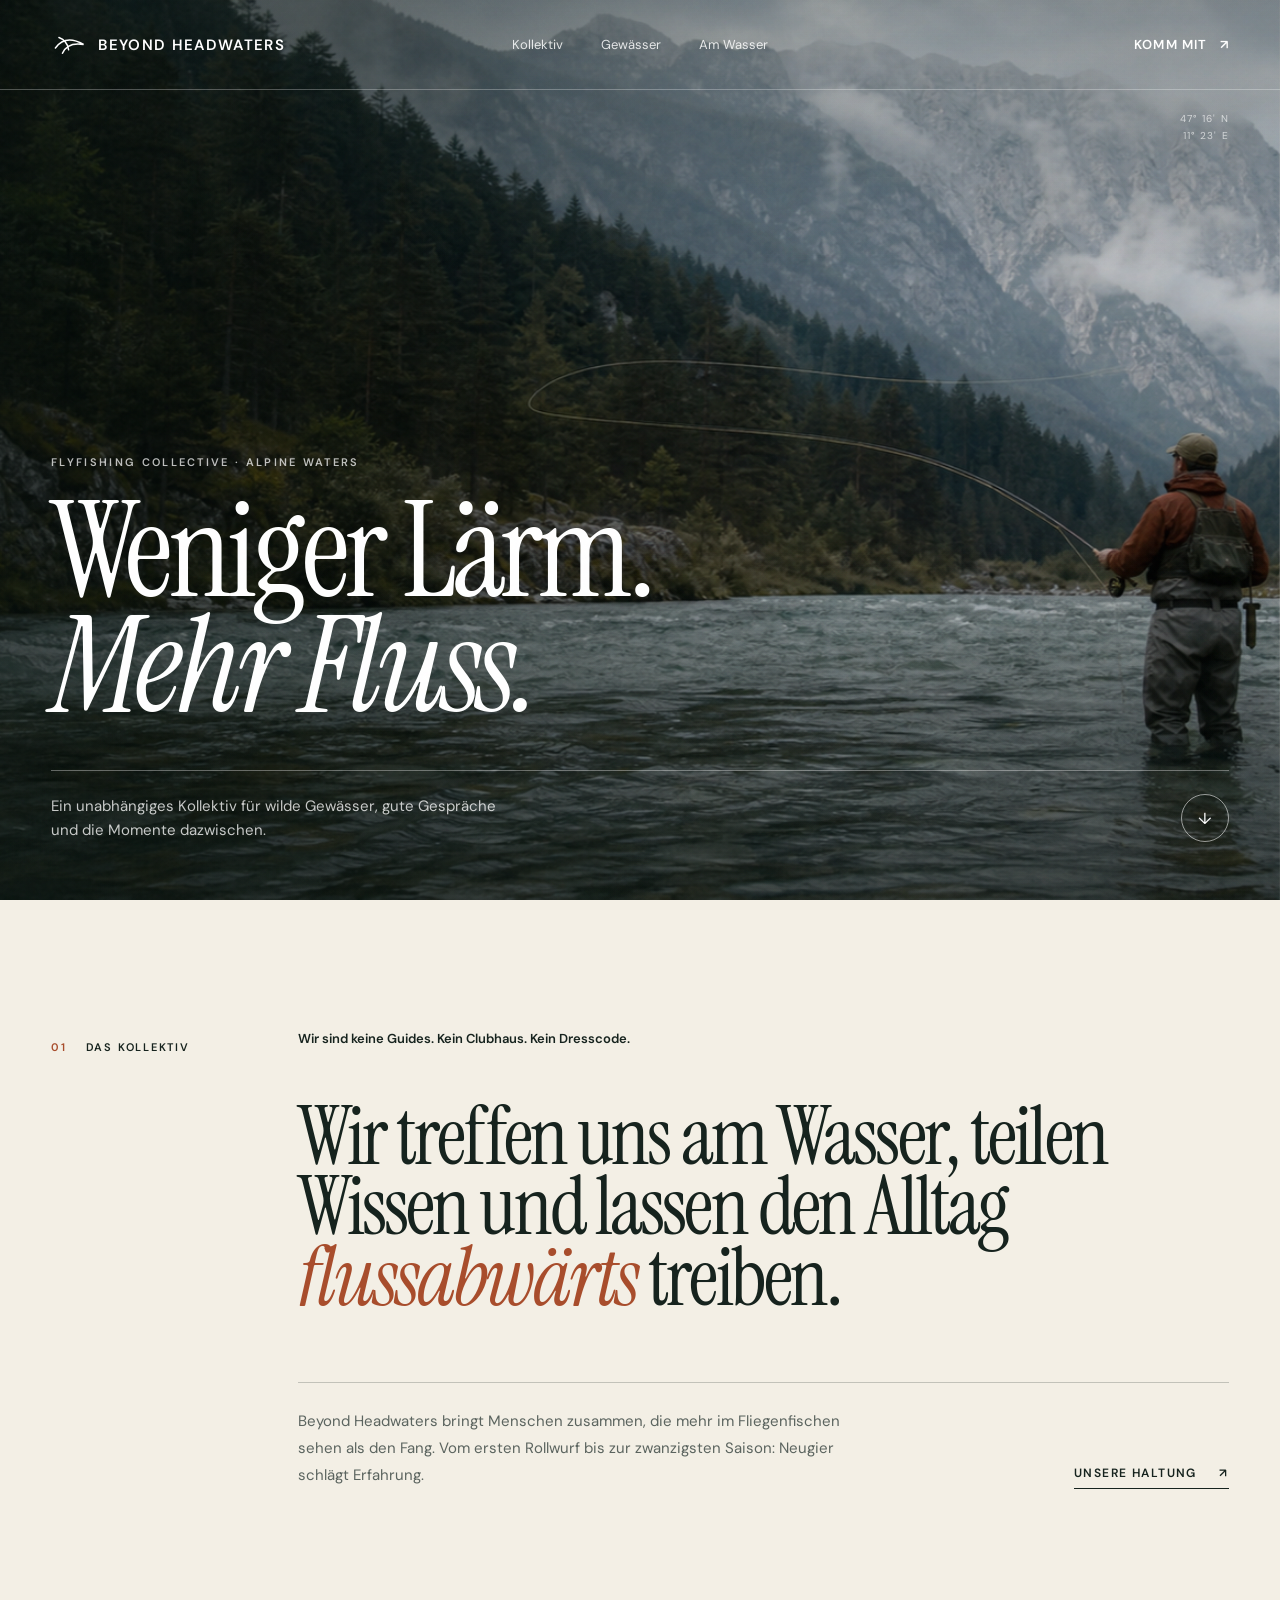
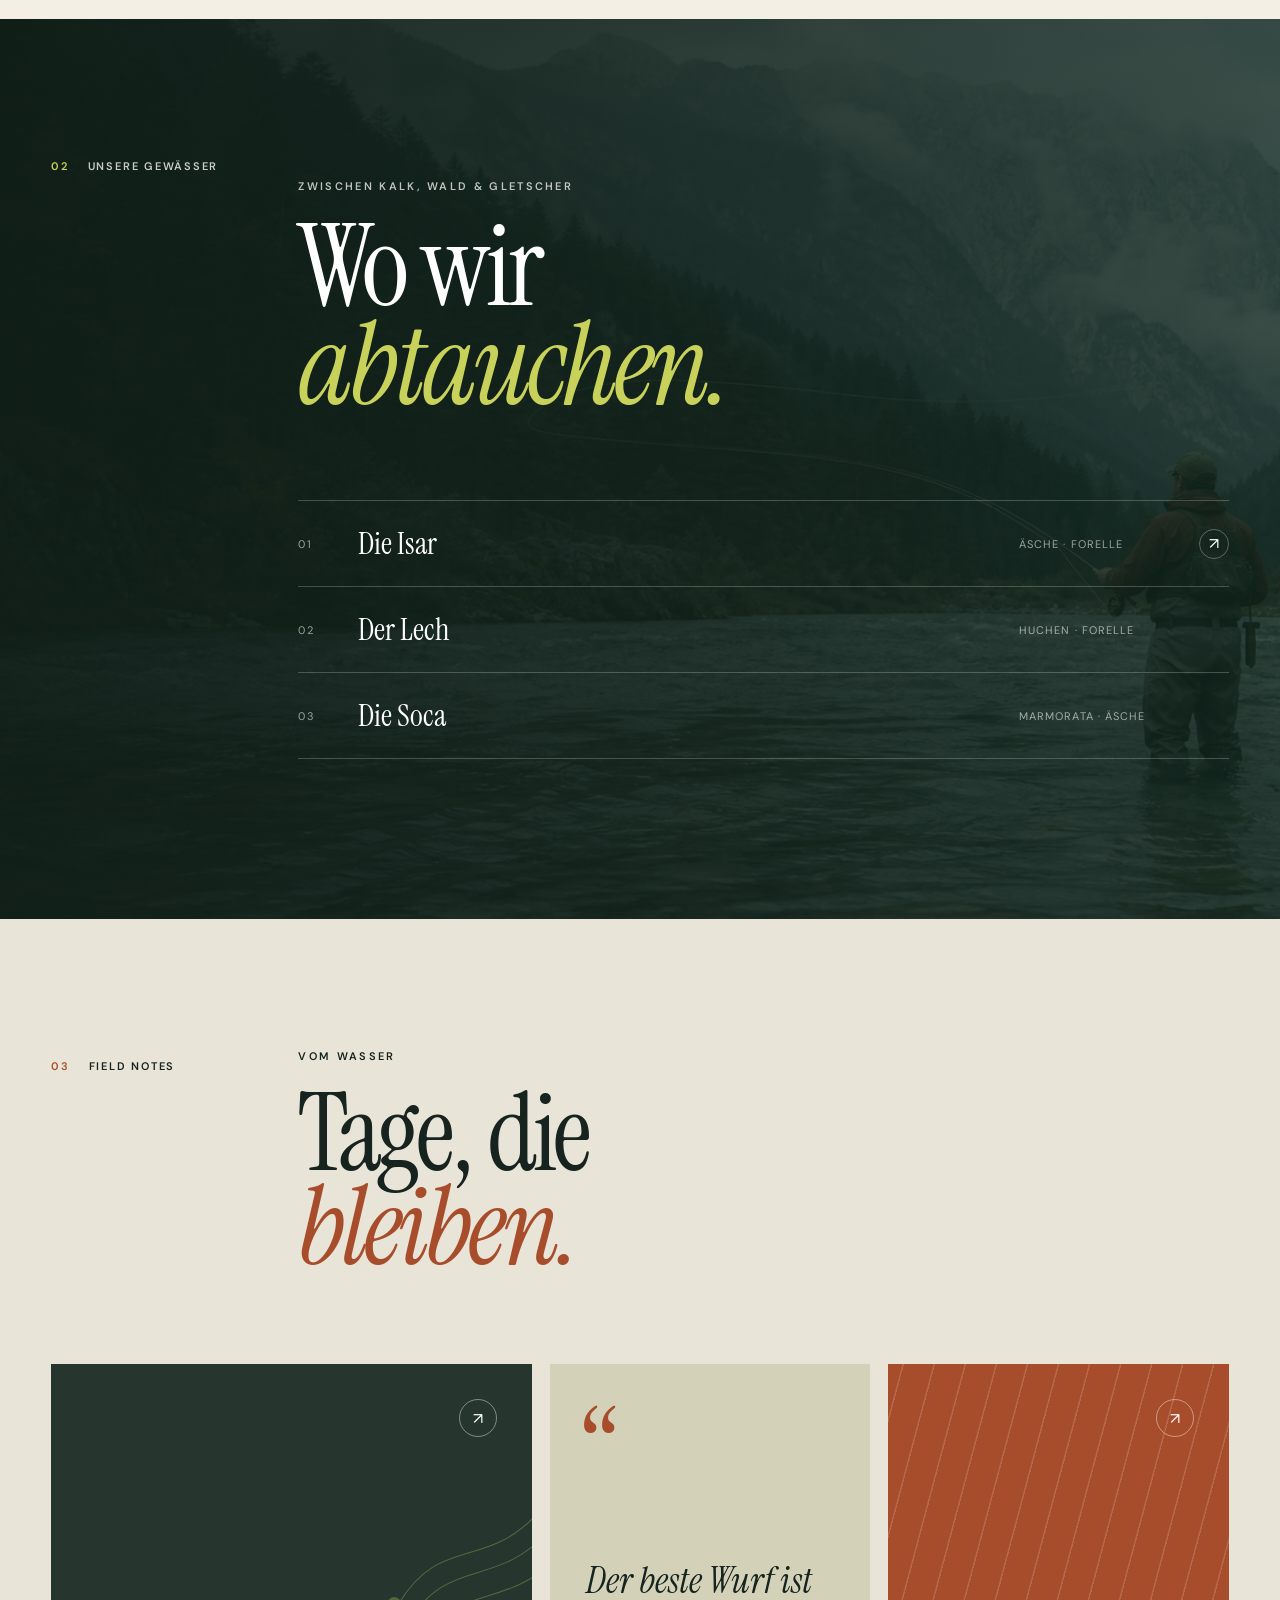
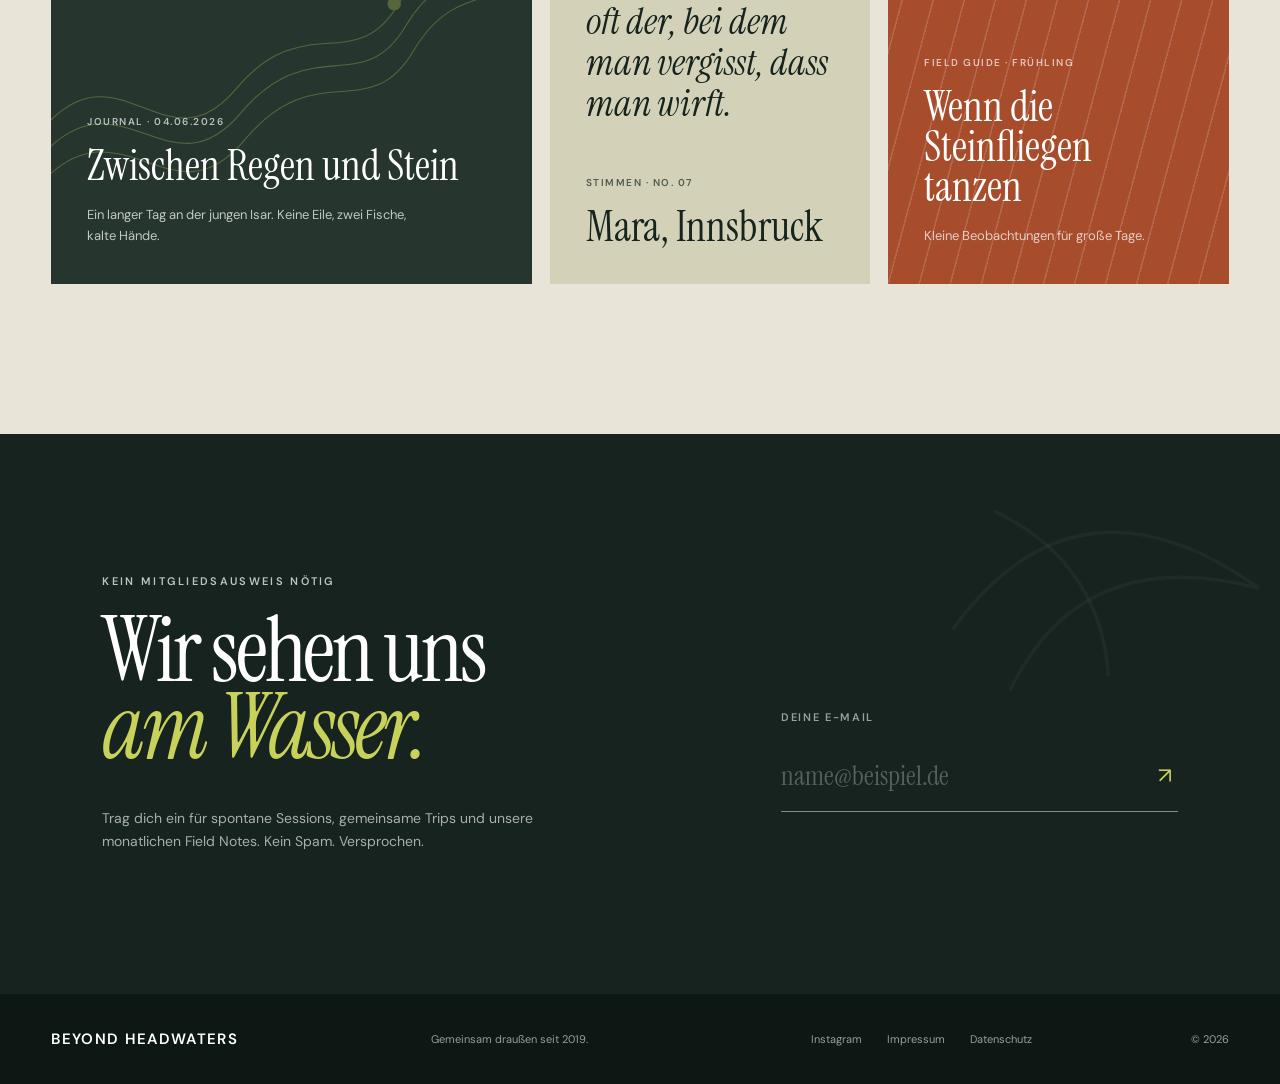
==== commit d53bb66f: "Add files via upload" ====
--- a/index.html
+++ b/index.html
@@ -5,9 +5,9 @@
     <meta name="viewport" content="width=device-width, initial-scale=1.0" />
     <meta
       name="description"
-      content="Drift & Rise ist ein unabhängiges Flyfishing-Kollektiv für gemeinsame Tage am Wasser, ehrlichen Austausch und wilde Flüsse."
+      content="Beyond Headwaters ist ein unabhängiges Flyfishing-Kollektiv für gemeinsame Tage am Wasser, ehrlichen Austausch und wilde Flüsse."
     />
-    <title>Drift & Rise — Flyfishing Kollektiv</title>
+    <title>Beyond Headwaters — Flyfishing Kollektiv</title>
     <link rel="preconnect" href="https://fonts.googleapis.com" />
     <link rel="preconnect" href="https://fonts.gstatic.com" crossorigin />
     <link
@@ -20,12 +20,12 @@
     <div class="grain" aria-hidden="true"></div>
 
     <header class="site-header">
-      <a class="brand" href="#top" aria-label="Drift & Rise Startseite">
+      <a class="brand" href="#top" aria-label="Beyond Headwaters Startseite">
         <svg viewBox="0 0 42 42" aria-hidden="true">
           <path d="M5 25c8-11 18-12 32-4-12-2-20 1-24 10" />
           <path d="M9 13c6 2 10 7 11 14" />
         </svg>
-        <span>DRIFT <i>&</i> RISE</span>
+        <span>BEYOND HEADWATERS</span>
       </a>
 
       <nav class="desktop-nav" aria-label="Hauptnavigation">
@@ -84,7 +84,7 @@
           </h2>
           <div class="manifesto-meta">
             <p>
-              Drift & Rise bringt Menschen zusammen, die mehr im Fliegenfischen
+              Beyond Headwaters bringt Menschen zusammen, die mehr im Fliegenfischen
               sehen als den Fang. Vom ersten Rollwurf bis zur zwanzigsten Saison:
               Neugier schlägt Erfahrung.
             </p>
@@ -208,7 +208,7 @@
 
     <footer>
       <a class="brand footer-brand" href="#top">
-        <span>DRIFT <i>&</i> RISE</span>
+        <span>BEYOND HEADWATERS</span>
       </a>
       <p>Gemeinsam draußen seit 2019.</p>
       <div>
--- a/styles.css
+++ b/styles.css
@@ -70,7 +70,7 @@
   width: max-content;
   font-size: 15px;
   font-weight: 600;
-  letter-spacing: 0.13em;
+  letter-spacing: 0.09em;
 }
 
 .brand svg {
@@ -976,6 +976,17 @@
 }
 
 @media (max-width: 520px) {
+  .brand {
+    gap: 8px;
+    font-size: 12px;
+    letter-spacing: 0.06em;
+  }
+
+  .brand svg {
+    width: 32px;
+    height: 32px;
+  }
+
   .hero h1 {
     font-size: 67px;
   }
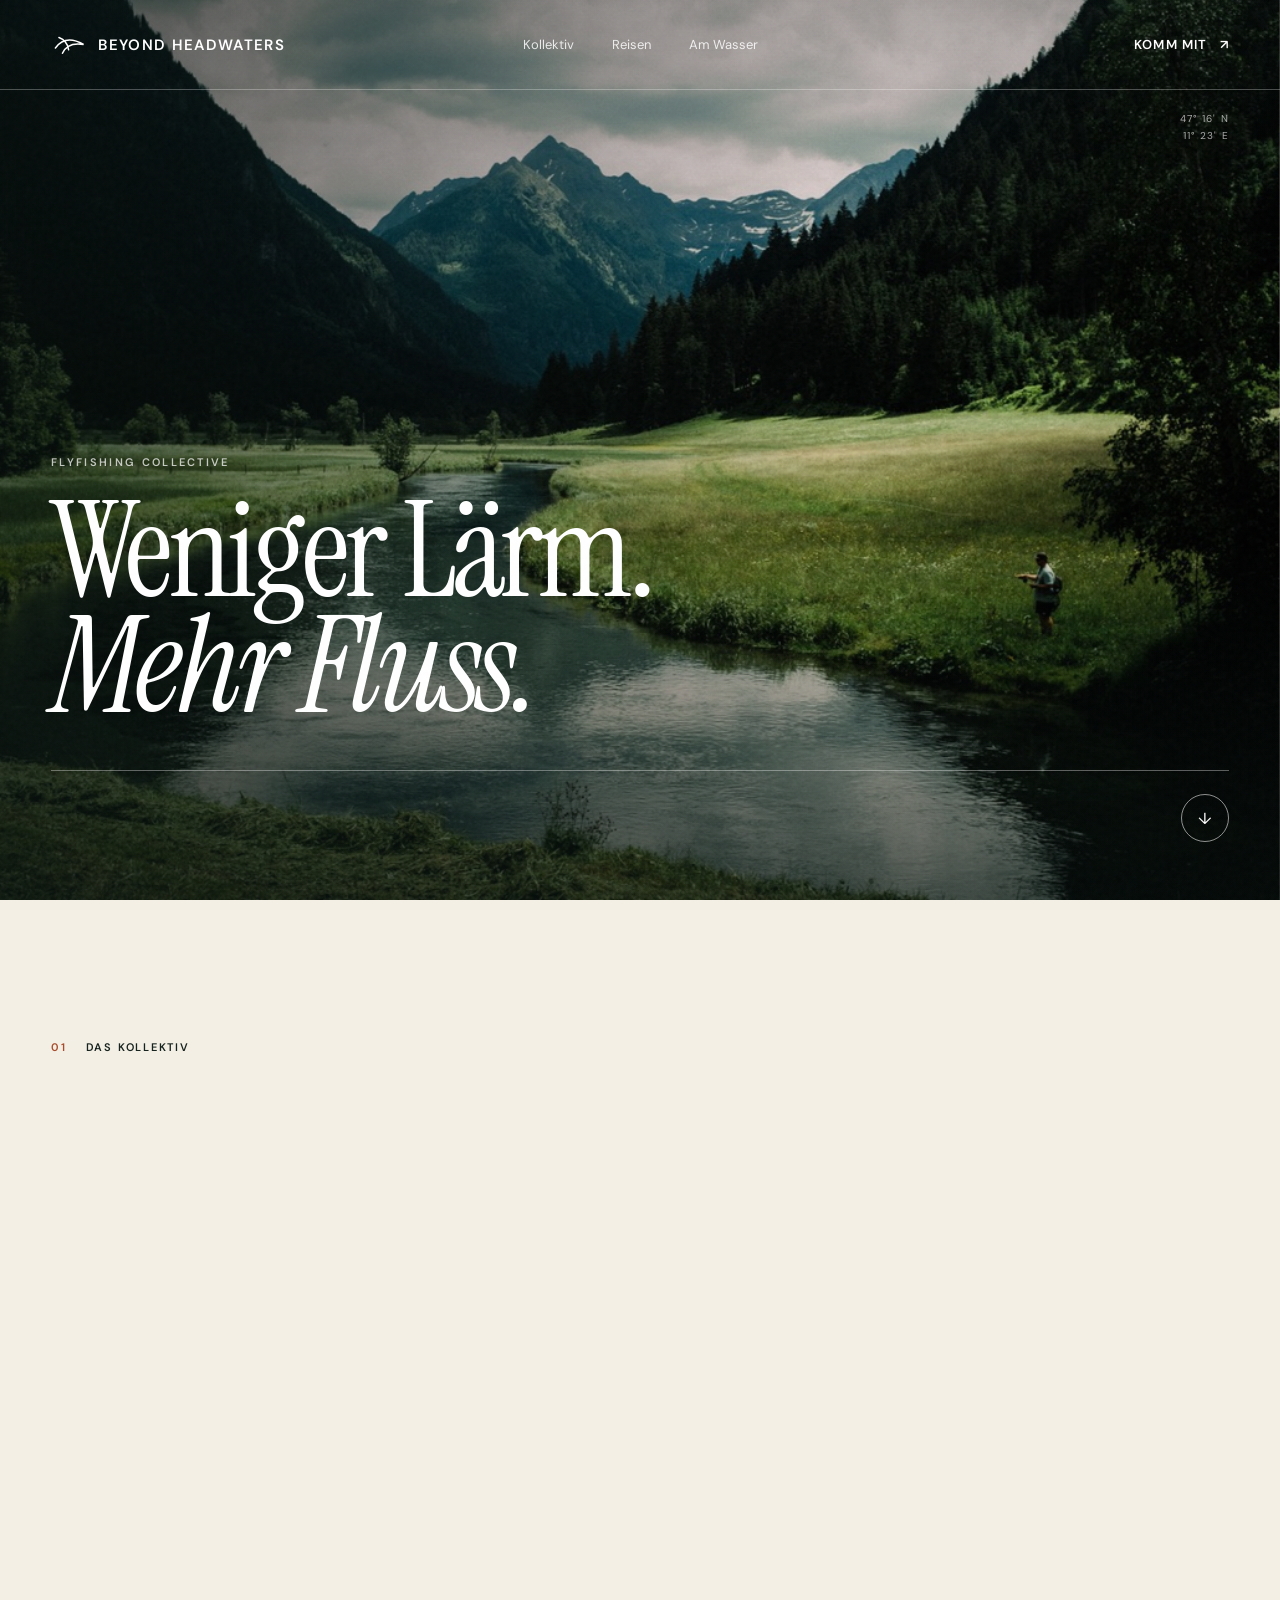
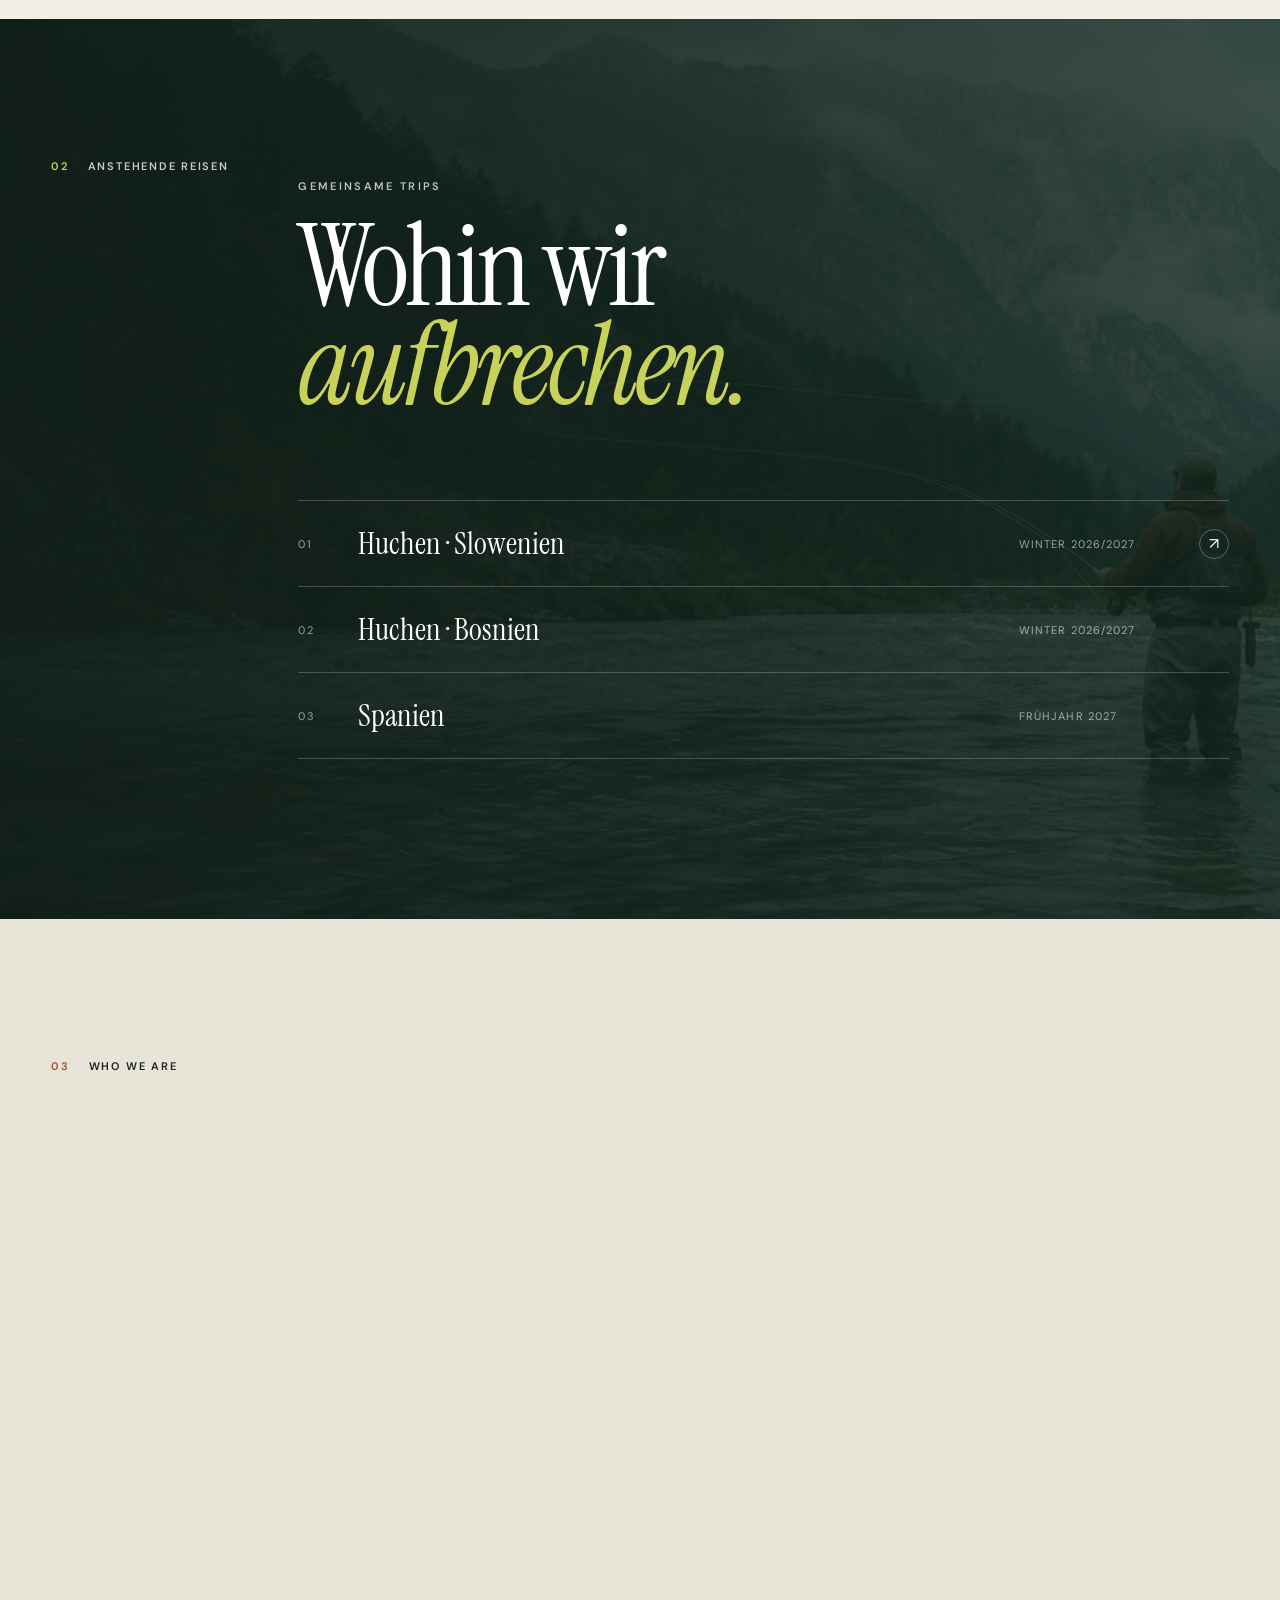
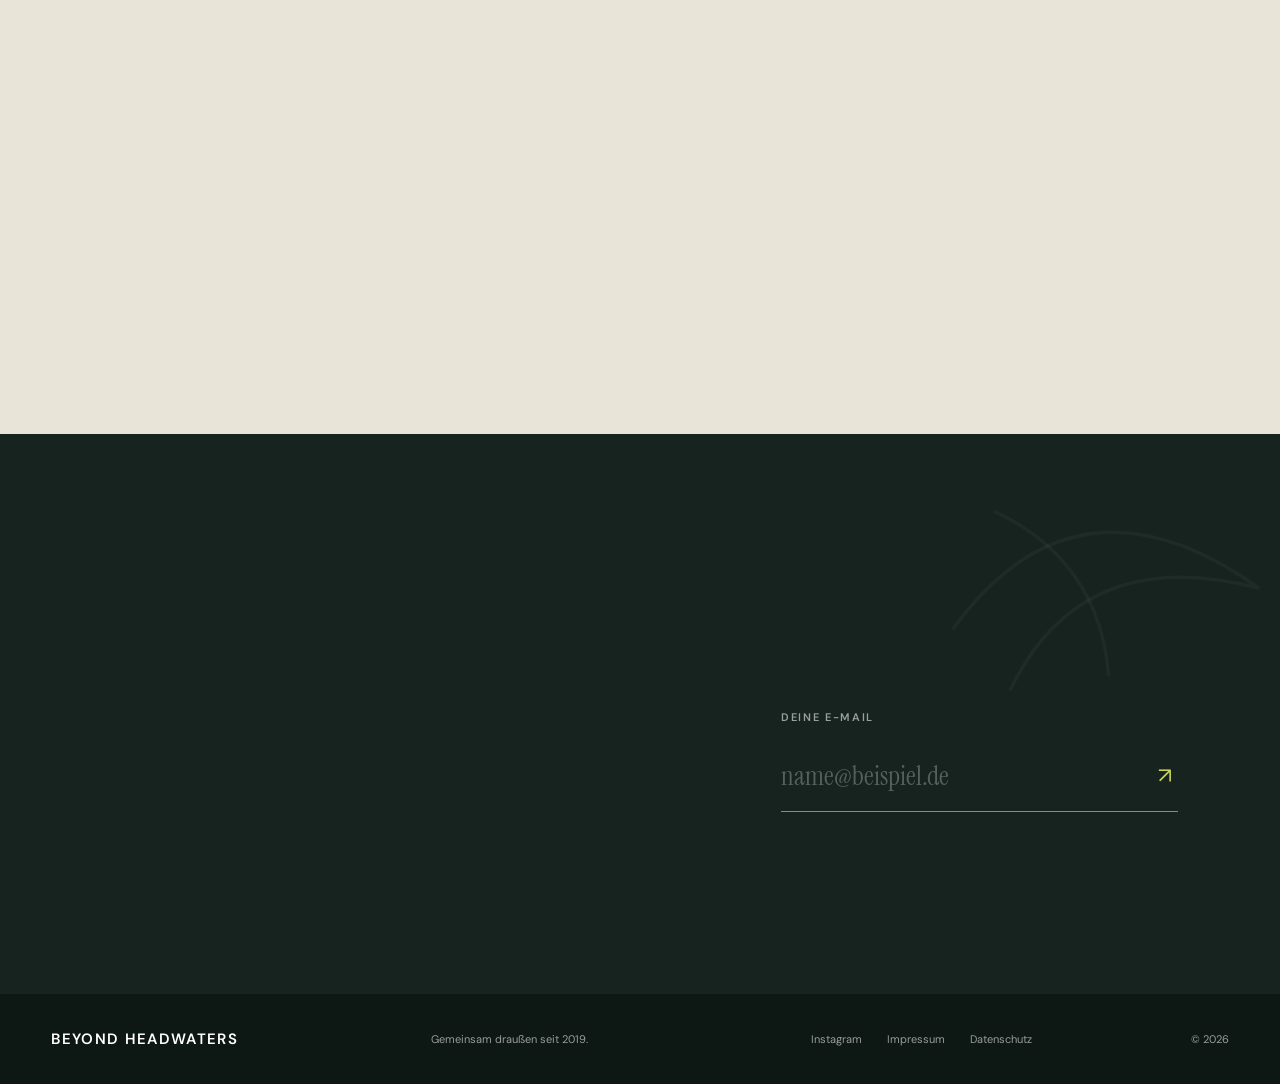
==== commit faa72d7d: "Add files via upload" ====
--- a/index.html
+++ b/index.html
@@ -30,7 +30,7 @@
 
       <nav class="desktop-nav" aria-label="Hauptnavigation">
         <a href="#kollektiv">Kollektiv</a>
-        <a href="#wasser">Gewässer</a>
+        <a href="#wasser">Reisen</a>
         <a href="#tage">Am Wasser</a>
       </nav>
 
@@ -43,7 +43,7 @@
     <div class="mobile-menu" aria-hidden="true">
       <nav>
         <a href="#kollektiv">Kollektiv</a>
-        <a href="#wasser">Gewässer</a>
+        <a href="#wasser">Reisen</a>
         <a href="#tage">Am Wasser</a>
         <a href="#beitreten">Komm mit</a>
       </nav>
@@ -53,18 +53,14 @@
       <section class="hero">
         <img
           class="hero-image"
-          src="assets/river-hero.png"
+          src="assets/hero-headwaters.jpeg"
           alt="Fliegenfischer in einem klaren Gebirgsfluss"
         />
         <div class="hero-shade"></div>
         <div class="hero-copy">
-          <p class="eyebrow light">Flyfishing collective · Alpine waters</p>
+          <p class="eyebrow light">Flyfishing collective</p>
           <h1>Weniger Lärm.<br /><em>Mehr Fluss.</em></h1>
           <div class="hero-bottom">
-            <p>
-              Ein unabhängiges Kollektiv für wilde Gewässer, gute Gespräche und
-              die Momente dazwischen.
-            </p>
             <a class="circle-link" href="#kollektiv" aria-label="Mehr erfahren">↓</a>
           </div>
         </div>
@@ -96,35 +92,35 @@
       <section class="waters section" id="wasser">
         <div class="section-label light-label">
           <span>02</span>
-          <p>Unsere Gewässer</p>
+          <p>Anstehende Reisen</p>
         </div>
         <div class="waters-content">
-          <p class="eyebrow light">Zwischen Kalk, Wald & Gletscher</p>
-          <h2>Wo wir<br /><em>abtauchen.</em></h2>
+          <p class="eyebrow light">Gemeinsame Trips</p>
+          <h2>Wohin wir<br /><em>aufbrechen.</em></h2>
           <div class="river-list">
             <article class="river active">
-              <button>
+              <a href="reise-huchen-slowenien.html">
                 <span class="river-number">01</span>
-                <span class="river-name">Die Isar</span>
-                <span class="river-type">Äsche · Forelle</span>
+                <span class="river-name">Huchen · Slowenien</span>
+                <span class="river-type">Winter 2026/2027</span>
                 <span class="river-icon">↗</span>
-              </button>
+              </a>
             </article>
             <article class="river">
-              <button>
+              <a href="reise-huchen-bosnien.html">
                 <span class="river-number">02</span>
-                <span class="river-name">Der Lech</span>
-                <span class="river-type">Huchen · Forelle</span>
+                <span class="river-name">Huchen · Bosnien</span>
+                <span class="river-type">Winter 2026/2027</span>
                 <span class="river-icon">↗</span>
-              </button>
+              </a>
             </article>
             <article class="river">
-              <button>
+              <a href="reise-spanien.html">
                 <span class="river-number">03</span>
-                <span class="river-name">Die Soca</span>
-                <span class="river-type">Marmorata · Äsche</span>
+                <span class="river-name">Spanien</span>
+                <span class="river-type">Frühjahr 2027</span>
                 <span class="river-icon">↗</span>
-              </button>
+              </a>
             </article>
           </div>
         </div>
@@ -133,7 +129,7 @@
       <section class="field-notes section" id="tage">
         <div class="section-label">
           <span>03</span>
-          <p>Field Notes</p>
+          <p>Who we are</p>
         </div>
         <div class="notes-heading reveal">
           <p class="eyebrow">Vom Wasser</p>
--- a/styles.css
+++ b/styles.css
@@ -216,7 +216,7 @@
 .hero-bottom {
   display: flex;
   align-items: flex-end;
-  justify-content: space-between;
+  justify-content: flex-end;
   margin-top: 46px;
   border-top: 1px solid rgba(255, 255, 255, 0.35);
   padding-top: 23px;
@@ -374,7 +374,7 @@
   border-bottom: 1px solid rgba(255, 255, 255, 0.22);
 }
 
-.river button {
+.river a {
   width: 100%;
   display: grid;
   grid-template-columns: 60px 1fr 180px 30px;
@@ -384,7 +384,6 @@
   background: transparent;
   border: 0;
   text-align: left;
-  cursor: pointer;
 }
 
 .river-name {
@@ -811,6 +810,127 @@
   margin-top: 60px;
 }
 
+.travel-page {
+  background: var(--paper);
+}
+
+.travel-page .site-header {
+  color: #fff;
+}
+
+.travel-page .desktop-nav a::after {
+  background: #fff;
+}
+
+.travel-page .menu-toggle span {
+  background: #fff;
+}
+
+.travel-page.menu-open .menu-toggle span {
+  background: var(--ink);
+}
+
+.travel-hero {
+  position: relative;
+  min-height: 78vh;
+  display: flex;
+  align-items: flex-end;
+  padding: 150px 5vw 80px;
+  overflow: hidden;
+  color: #fff;
+  background: #132018;
+}
+
+.travel-hero::after {
+  content: "";
+  position: absolute;
+  inset: 0;
+  background: linear-gradient(180deg, rgba(13, 23, 18, 0.16), rgba(13, 23, 18, 0.76));
+}
+
+.travel-hero img {
+  position: absolute;
+  inset: 0;
+  width: 100%;
+  height: 100%;
+  object-fit: cover;
+}
+
+.travel-hero-copy {
+  position: relative;
+  z-index: 1;
+}
+
+.travel-hero h1 {
+  max-width: 980px;
+  margin: 0;
+  font-family: var(--serif);
+  font-size: clamp(74px, 11vw, 160px);
+  font-weight: 400;
+  line-height: 0.9;
+}
+
+.travel-hero h1 em {
+  color: var(--lime);
+}
+
+.travel-detail {
+  background: var(--paper);
+}
+
+.travel-layout {
+  display: grid;
+  grid-template-columns: 260px minmax(0, 760px);
+  gap: clamp(50px, 8vw, 120px);
+  align-items: start;
+}
+
+.travel-facts {
+  display: grid;
+  gap: 18px;
+  padding-top: 8px;
+}
+
+.travel-facts p {
+  margin: 0;
+  padding-bottom: 18px;
+  color: #59625d;
+  font-size: 13px;
+  line-height: 1.5;
+  border-bottom: 1px solid var(--line);
+}
+
+.travel-facts strong {
+  display: block;
+  margin-bottom: 5px;
+  color: var(--ink);
+  font-size: 11px;
+  text-transform: uppercase;
+  letter-spacing: 0.12em;
+}
+
+.travel-copy h2 {
+  max-width: 760px;
+  margin: 0 0 34px;
+  font-family: var(--serif);
+  font-size: clamp(42px, 5vw, 74px);
+  font-weight: 400;
+  line-height: 0.98;
+}
+
+.travel-copy p {
+  max-width: 660px;
+  margin: 0 0 20px;
+  color: #505a55;
+  font-size: 17px;
+  line-height: 1.8;
+}
+
+.travel-copy .text-link {
+  display: inline-block;
+  margin-top: 34px;
+}
+
 .reveal {
   opacity: 0;
   transform: translateY(28px);
@@ -848,6 +968,19 @@
 
   .legal-aside {
     margin-bottom: 55px;
+  }
+
+  .travel-hero {
+    min-height: 680px;
+    padding: 130px 20px 58px;
+  }
+
+  .travel-layout {
+    grid-template-columns: 1fr;
+  }
+
+  .travel-facts {
+    grid-template-columns: repeat(2, minmax(0, 1fr));
   }
 
   .menu-toggle {
@@ -944,7 +1077,7 @@
     min-height: auto;
   }
 
-  .river button {
+  .river a {
     grid-template-columns: 40px 1fr 30px;
   }
 
@@ -991,6 +1124,14 @@
     font-size: 67px;
   }
 
+  .travel-hero h1 {
+    font-size: 62px;
+  }
+
+  .travel-facts {
+    grid-template-columns: 1fr;
+  }
+
   .hero-bottom {
     align-items: center;
   }
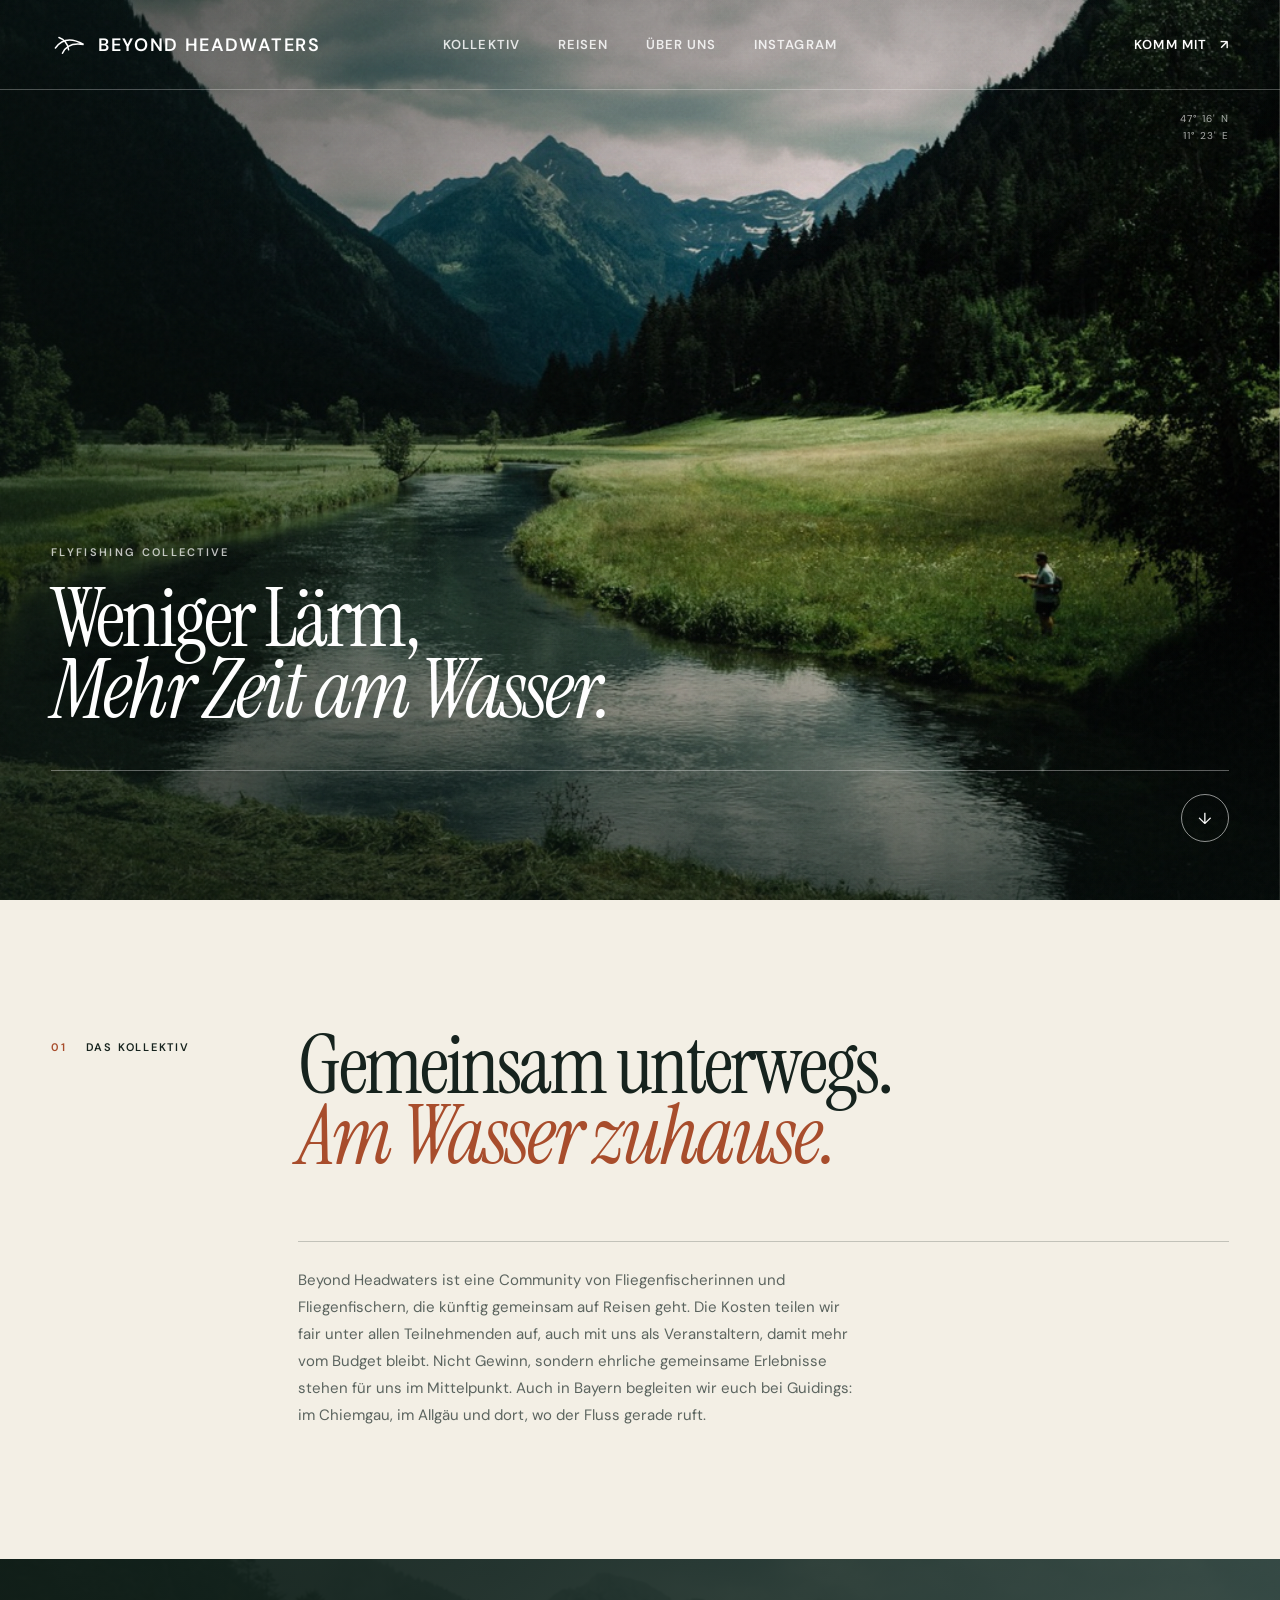
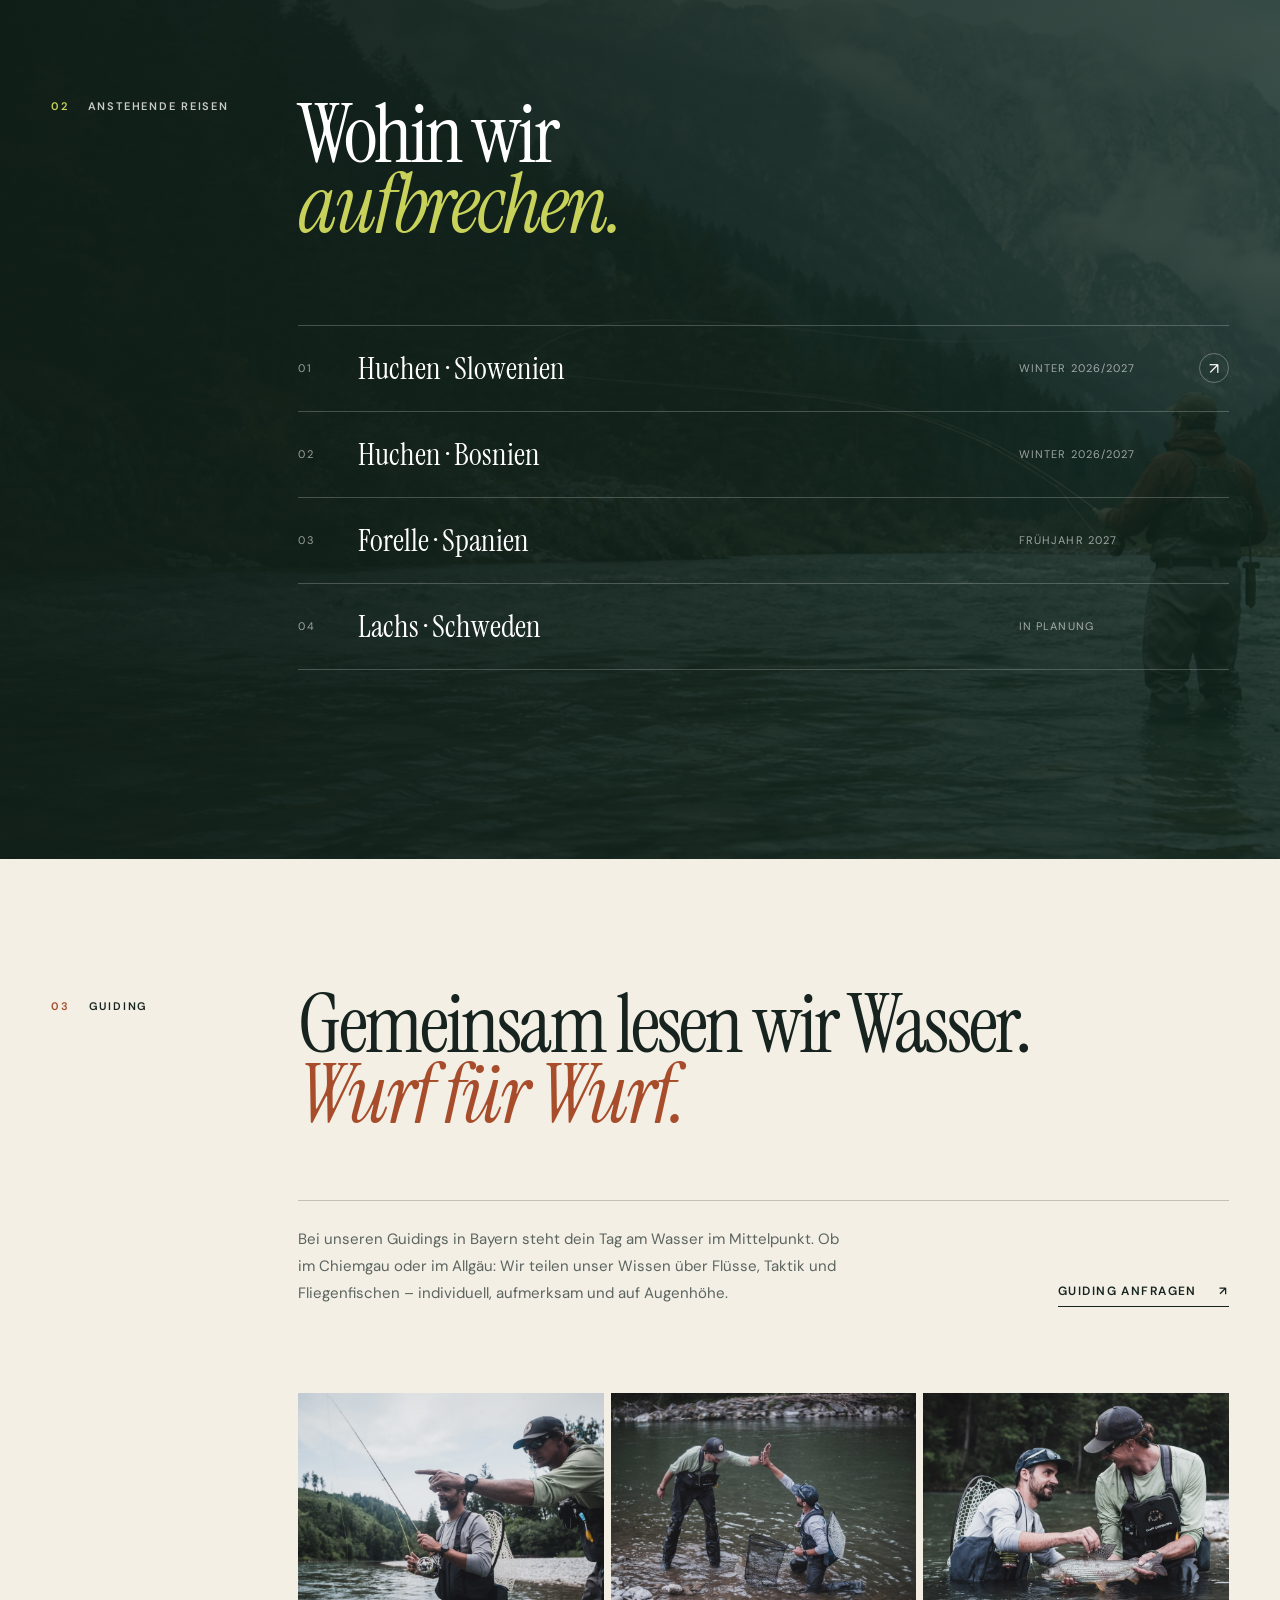
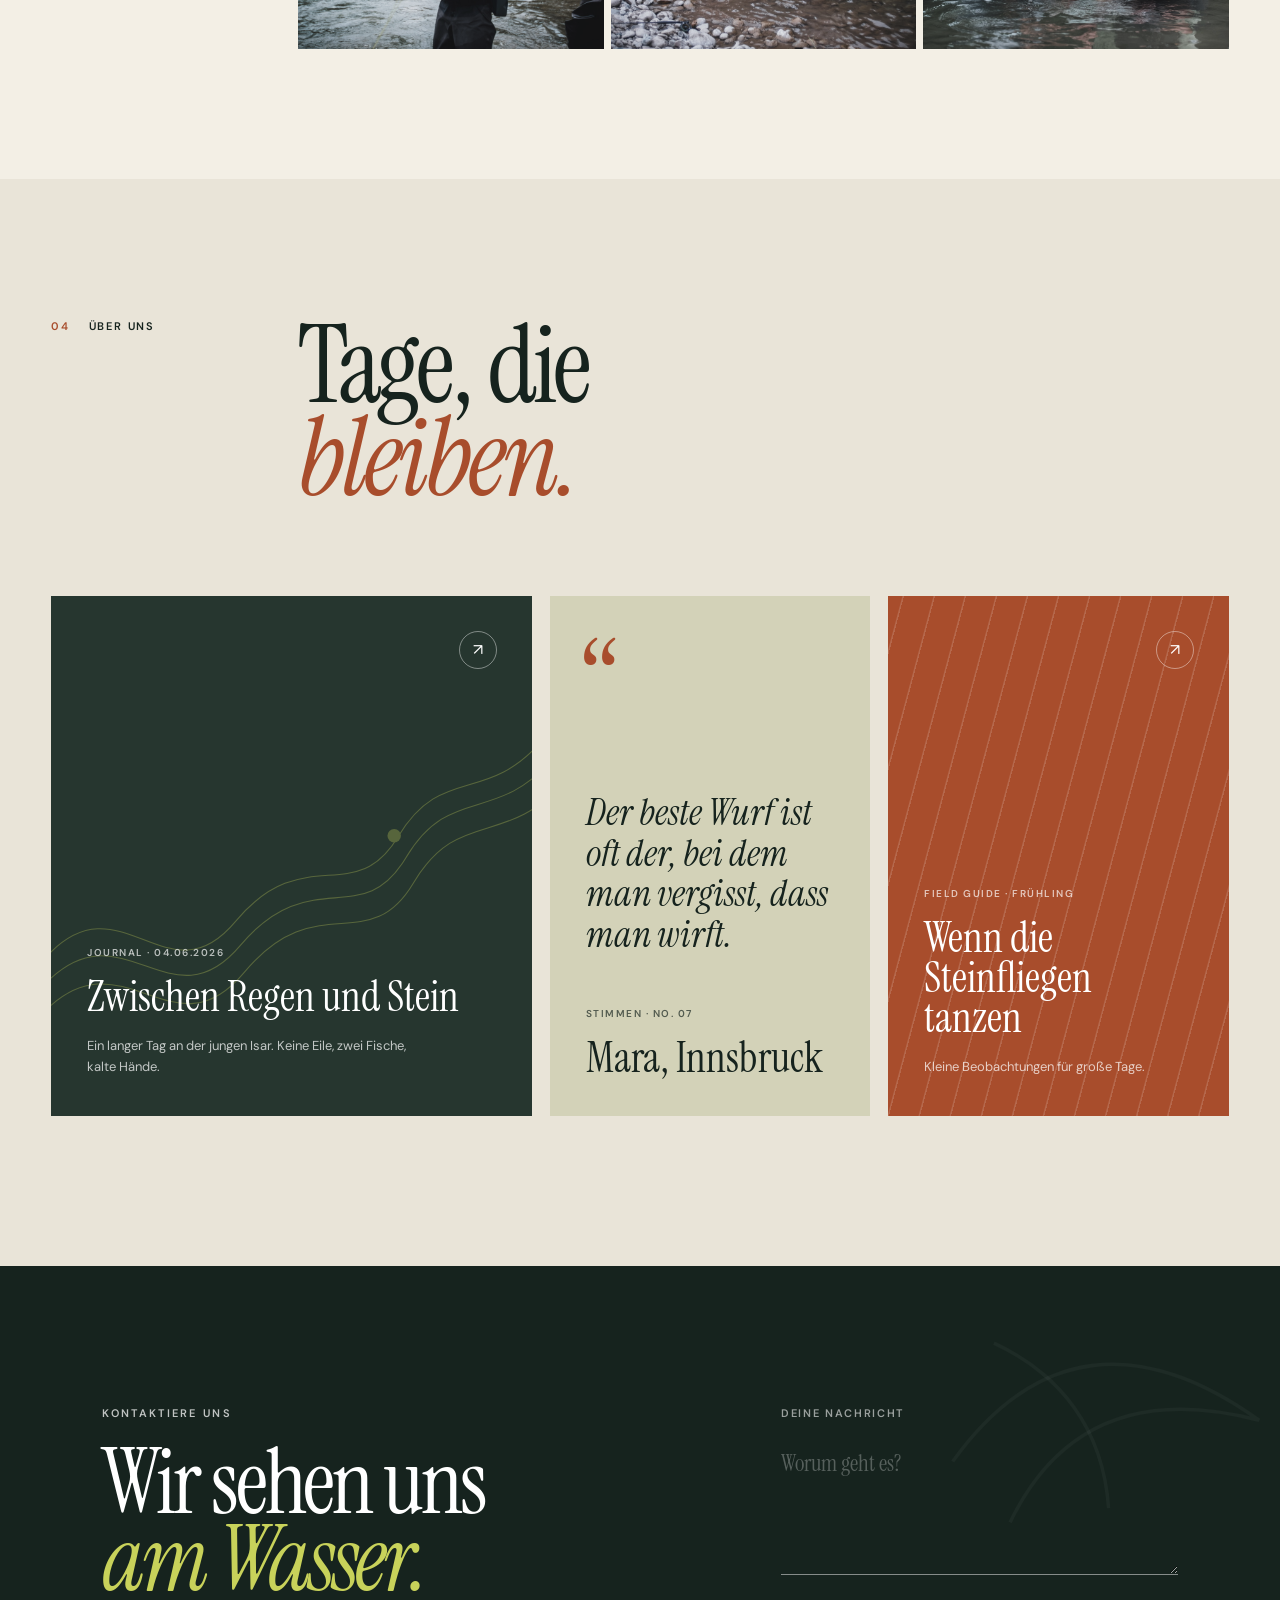
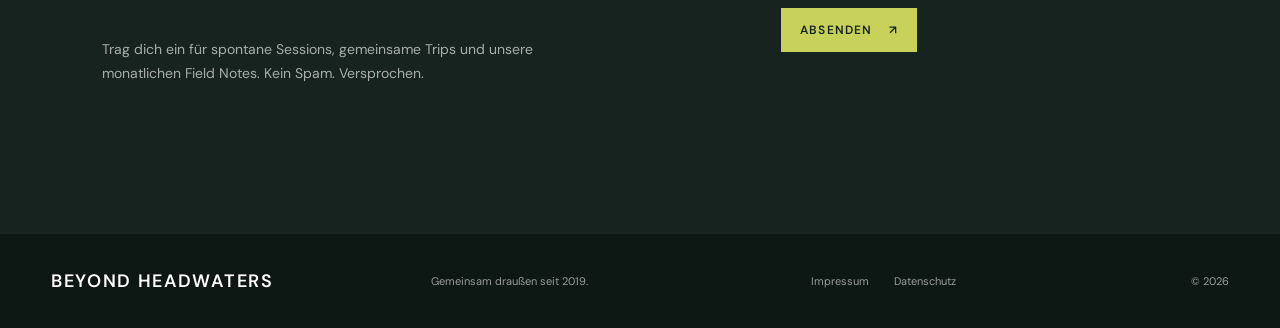
==== commit 80c72589: "Add files via upload" ====
--- a/index.html
+++ b/index.html
@@ -31,7 +31,8 @@
       <nav class="desktop-nav" aria-label="Hauptnavigation">
         <a href="#kollektiv">Kollektiv</a>
         <a href="#wasser">Reisen</a>
-        <a href="#tage">Am Wasser</a>
+        <a href="#tage">Über uns</a>
+        <a href="https://www.instagram.com/beyond_headwaters/" target="_blank" rel="noopener noreferrer">Instagram</a>
       </nav>
 
       <a class="header-cta" href="#beitreten">Komm mit <span>↗</span></a>
@@ -44,7 +45,8 @@
       <nav>
         <a href="#kollektiv">Kollektiv</a>
         <a href="#wasser">Reisen</a>
-        <a href="#tage">Am Wasser</a>
+        <a href="#tage">Über uns</a>
+        <a href="https://www.instagram.com/beyond_headwaters/" target="_blank" rel="noopener noreferrer">Instagram</a>
         <a href="#beitreten">Komm mit</a>
       </nav>
     </div>
@@ -59,7 +61,7 @@
         <div class="hero-shade"></div>
         <div class="hero-copy">
           <p class="eyebrow light">Flyfishing collective</p>
-          <h1>Weniger Lärm.<br /><em>Mehr Fluss.</em></h1>
+          <h1>Weniger Lärm,<br /><em>Mehr Zeit am Wasser.</em></h1>
           <div class="hero-bottom">
             <a class="circle-link" href="#kollektiv" aria-label="Mehr erfahren">↓</a>
           </div>
@@ -73,18 +75,19 @@
           <p>Das Kollektiv</p>
         </div>
         <div class="manifesto-copy reveal">
-          <p class="kicker">Wir sind keine Guides. Kein Clubhaus. Kein Dresscode.</p>
           <h2>
-            Wir treffen uns am Wasser, teilen Wissen und lassen den Alltag
-            <em>flussabwärts</em> treiben.
+            Gemeinsam unterwegs.<br /><em>Am Wasser zuhause.</em>
           </h2>
           <div class="manifesto-meta">
             <p>
-              Beyond Headwaters bringt Menschen zusammen, die mehr im Fliegenfischen
-              sehen als den Fang. Vom ersten Rollwurf bis zur zwanzigsten Saison:
-              Neugier schlägt Erfahrung.
+              Beyond Headwaters ist eine Community von Fliegenfischerinnen und
+              Fliegenfischern, die künftig gemeinsam auf Reisen geht. Die Kosten
+              teilen wir fair unter allen Teilnehmenden auf, auch mit uns als
+              Veranstaltern, damit mehr vom Budget bleibt. Nicht Gewinn, sondern
+              ehrliche gemeinsame Erlebnisse stehen für uns im Mittelpunkt. Auch in
+              Bayern begleiten wir euch bei Guidings: im Chiemgau, im Allgäu und
+              dort, wo der Fluss gerade ruft.
             </p>
-            <a class="text-link" href="#beitreten">Unsere Haltung <span>↗</span></a>
           </div>
         </div>
       </section>
@@ -95,7 +98,6 @@
           <p>Anstehende Reisen</p>
         </div>
         <div class="waters-content">
-          <p class="eyebrow light">Gemeinsame Trips</p>
           <h2>Wohin wir<br /><em>aufbrechen.</em></h2>
           <div class="river-list">
             <article class="river active">
@@ -117,22 +119,61 @@
             <article class="river">
               <a href="reise-spanien.html">
                 <span class="river-number">03</span>
-                <span class="river-name">Spanien</span>
+                <span class="river-name">Forelle · Spanien</span>
                 <span class="river-type">Frühjahr 2027</span>
                 <span class="river-icon">↗</span>
               </a>
             </article>
-          </div>
+            <article class="river">
+              <a href="reise-lachs-schweden.html">
+                <span class="river-number">04</span>
+                <span class="river-name">Lachs · Schweden</span>
+                <span class="river-type">In Planung</span>
+                <span class="river-icon">↗</span>
+              </a>
+            </article>
+          </div>
+        </div>
+      </section>
+
+      <section class="guiding manifesto section" id="guiding">
+        <div class="section-label">
+          <span>03</span>
+          <p>Guiding</p>
+        </div>
+        <div class="manifesto-copy reveal">
+          <h2>
+            Gemeinsam lesen wir Wasser.<br /><em>Wurf für Wurf.</em>
+          </h2>
+          <div class="manifesto-meta">
+            <p>
+              Bei unseren Guidings in Bayern steht dein Tag am Wasser im
+              Mittelpunkt. Ob im Chiemgau oder im Allgäu: Wir teilen unser
+              Wissen über Flüsse, Taktik und Fliegenfischen – individuell,
+              aufmerksam und auf Augenhöhe.
+            </p>
+            <a class="text-link" href="#beitreten">Guiding anfragen <span>↗</span></a>
+          </div>
+        </div>
+        <div class="guiding-gallery" aria-label="Eindrücke aus unseren Guidings">
+          <figure>
+            <img src="assets/guiding-am-fluss-03.jpeg" alt="Guide erklärt einem Fliegenfischer die Strömung" />
+          </figure>
+          <figure>
+            <img src="assets/guiding-am-fluss-02.jpeg" alt="Zwei Fliegenfischer geben sich im Fluss die Hand" />
+          </figure>
+          <figure>
+            <img src="assets/guiding-am-fluss-01.jpeg" alt="Zwei Fliegenfischer mit einem Fisch im Fluss" />
+          </figure>
         </div>
       </section>
 
       <section class="field-notes section" id="tage">
         <div class="section-label">
-          <span>03</span>
-          <p>Who we are</p>
+          <span>04</span>
+          <p>Über uns</p>
         </div>
         <div class="notes-heading reveal">
-          <p class="eyebrow">Vom Wasser</p>
           <h2>Tage, die<br /><em>bleiben.</em></h2>
         </div>
         <div class="notes-grid">
@@ -178,7 +219,7 @@
 
       <section class="join" id="beitreten">
         <div class="join-copy reveal">
-          <p class="eyebrow light">Kein Mitgliedsausweis nötig</p>
+          <p class="eyebrow light">Kontaktiere uns</p>
           <h2>Wir sehen uns<br /><em>am Wasser.</em></h2>
           <p>
             Trag dich ein für spontane Sessions, gemeinsame Trips und unsere
@@ -186,11 +227,15 @@
           </p>
         </div>
         <form class="join-form">
-          <label for="email">Deine E-Mail</label>
-          <div class="input-row">
-            <input id="email" type="email" placeholder="name@beispiel.de" required />
-            <button type="submit" aria-label="Anmelden">↗</button>
-          </div>
+          <label for="message">Deine Nachricht</label>
+          <textarea
+            id="message"
+            name="message"
+            rows="4"
+            placeholder="Worum geht es?"
+            required
+          ></textarea>
+          <button class="submit-button" type="submit">Absenden <span>↗</span></button>
           <p class="form-status" role="status"></p>
         </form>
         <div class="join-mark" aria-hidden="true">
@@ -208,7 +253,6 @@
       </a>
       <p>Gemeinsam draußen seit 2019.</p>
       <div>
-        <a href="#">Instagram</a>
         <a href="impressum.html">Impressum</a>
         <a href="datenschutz.html">Datenschutz</a>
       </div>
--- a/styles.css
+++ b/styles.css
@@ -68,7 +68,7 @@
   align-items: center;
   gap: 10px;
   width: max-content;
-  font-size: 15px;
+  font-size: 18px;
   font-weight: 600;
   letter-spacing: 0.09em;
 }
@@ -92,6 +92,9 @@
   display: flex;
   gap: 38px;
   font-size: 13px;
+  font-weight: 600;
+  text-transform: uppercase;
+  letter-spacing: 0.08em;
 }
 
 .desktop-nav a {
@@ -205,8 +208,8 @@
 }
 
 .hero h1 {
-  max-width: 950px;
-  font-size: clamp(76px, 10.5vw, 164px);
+  max-width: none;
+  font-size: clamp(55px, 6.4vw, 102px);
 }
 
 em {
@@ -321,6 +324,36 @@
   line-height: 1.8;
 }
 
+.guiding-gallery {
+  display: grid;
+  grid-column: 2;
+  grid-template-columns: repeat(3, minmax(0, 1fr));
+  grid-auto-rows: clamp(180px, 20vw, 275px);
+  gap: 7px;
+  margin-top: 86px;
+}
+
+.guiding-gallery figure {
+  min-width: 0;
+  margin: 0;
+  overflow: hidden;
+  background: var(--ink);
+}
+
+.guiding-gallery img {
+  display: block;
+  width: 100%;
+  height: 100%;
+  object-fit: cover;
+  filter: saturate(0.78) contrast(0.96);
+  transition: filter 0.3s ease, transform 0.5s ease;
+}
+
+.guiding-gallery figure:hover img {
+  filter: saturate(1) contrast(1);
+  transform: scale(1.025);
+}
+
 .text-link {
   padding-bottom: 7px;
   border-bottom: 1px solid currentColor;
@@ -351,11 +384,12 @@
 }
 
 .waters-content {
-  align-self: center;
+  align-self: start;
+  padding-top: 10px;
 }
 
 .waters h2 {
-  font-size: clamp(72px, 9vw, 140px);
+  font-size: clamp(55px, 6.4vw, 102px);
 }
 
 .waters h2 em {
@@ -429,6 +463,10 @@
 
 .notes-heading h2 {
   font-size: clamp(72px, 8.5vw, 132px);
+}
+
+.notes-heading {
+  padding-top: 10px;
 }
 
 .notes-heading h2 em {
@@ -606,32 +644,49 @@
   letter-spacing: 0.15em;
 }
 
-.input-row {
-  display: flex;
-  border-bottom: 1px solid rgba(255, 255, 255, 0.48);
-}
-
-.input-row input {
+.join-form textarea {
+  box-sizing: border-box;
   width: 100%;
-  padding: 18px 0;
+  min-height: 112px;
+  margin: 0 0 28px;
+  padding: 14px 0;
+  resize: vertical;
   color: #fff;
   background: transparent;
   border: 0;
+  border-bottom: 1px solid rgba(255, 255, 255, 0.48);
   outline: none;
   font-family: var(--serif);
-  font-size: 27px;
-}
-
-.input-row input::placeholder {
+  font-size: 23px;
+  line-height: 1.2;
+}
+
+.join-form textarea::placeholder {
   color: rgba(255, 255, 255, 0.28);
 }
 
-.input-row button {
+.submit-button {
+  padding: 13px 18px;
+  color: var(--ink);
+  background: var(--lime);
+  border: 1px solid var(--lime);
+  border-radius: 0;
+  font-family: var(--sans);
+  font-size: 12px;
+  font-weight: 600;
+  text-transform: uppercase;
+  letter-spacing: 0.1em;
+  cursor: pointer;
+  transition: background 0.2s ease, color 0.2s ease;
+}
+
+.submit-button:hover {
   color: var(--lime);
-  background: none;
-  border: 0;
-  font-size: 22px;
-  cursor: pointer;
+  background: transparent;
+}
+
+.submit-button span {
+  margin-left: 12px;
 }
 
 .form-status {
@@ -1043,10 +1098,6 @@
     padding: 120px 20px 30px;
   }
 
-  .hero h1 {
-    font-size: clamp(62px, 18vw, 108px);
-  }
-
   .legal-heading h1 {
     font-size: 67px;
   }
@@ -1071,6 +1122,19 @@
   .manifesto-meta .text-link {
     display: inline-block;
     margin-top: 35px;
+  }
+
+  .guiding-gallery {
+    grid-column: auto;
+    grid-template-columns: 1fr;
+    grid-auto-rows: auto;
+    gap: 10px;
+    margin-top: 60px;
+  }
+
+  .guiding-gallery img {
+    height: auto;
+    aspect-ratio: 4 / 3;
   }
 
   .waters {
@@ -1121,7 +1185,7 @@
   }
 
   .hero h1 {
-    font-size: 67px;
+    font-size: 50px;
   }
 
   .travel-hero h1 {
@@ -1141,11 +1205,11 @@
     font-size: 13px;
   }
 
-  .manifesto h2 {
+  .manifesto h2,
+  .waters h2 {
     font-size: 50px;
   }
 
-  .waters h2,
   .notes-heading h2 {
     font-size: 68px;
   }
